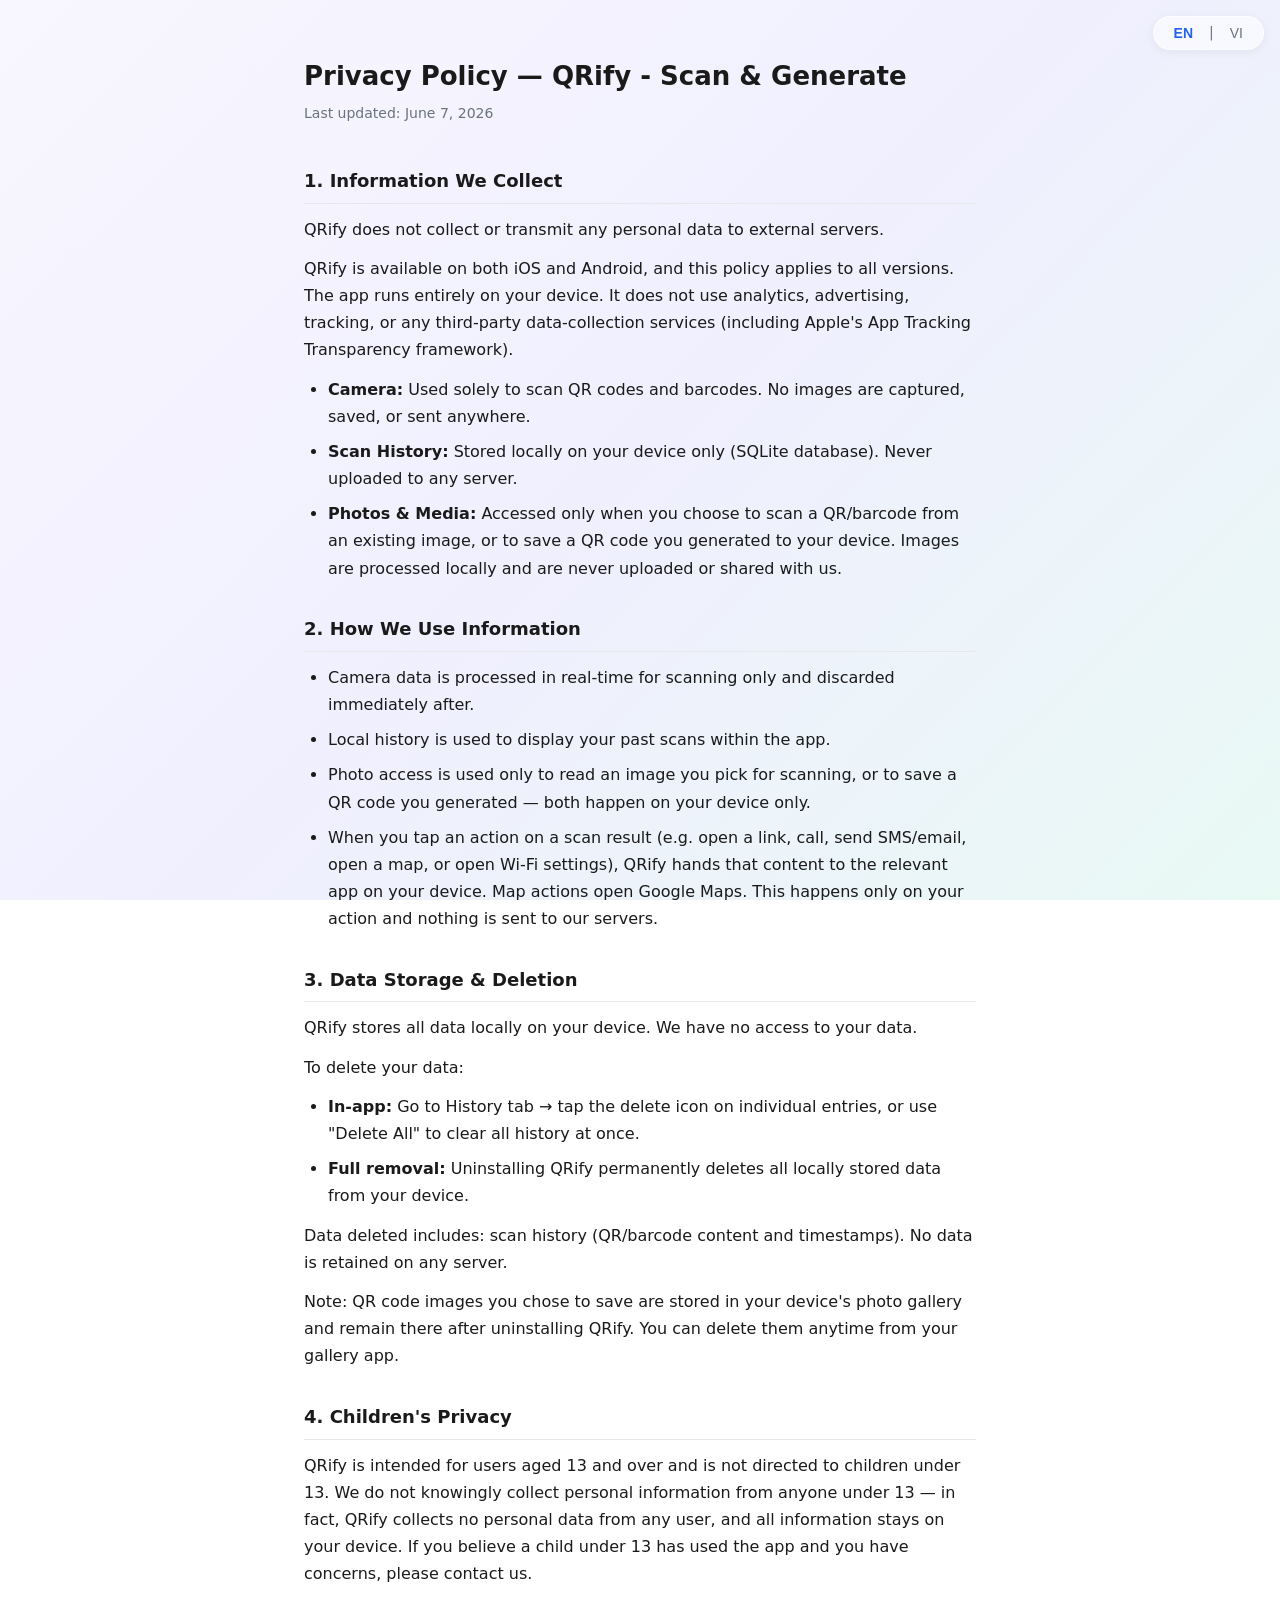
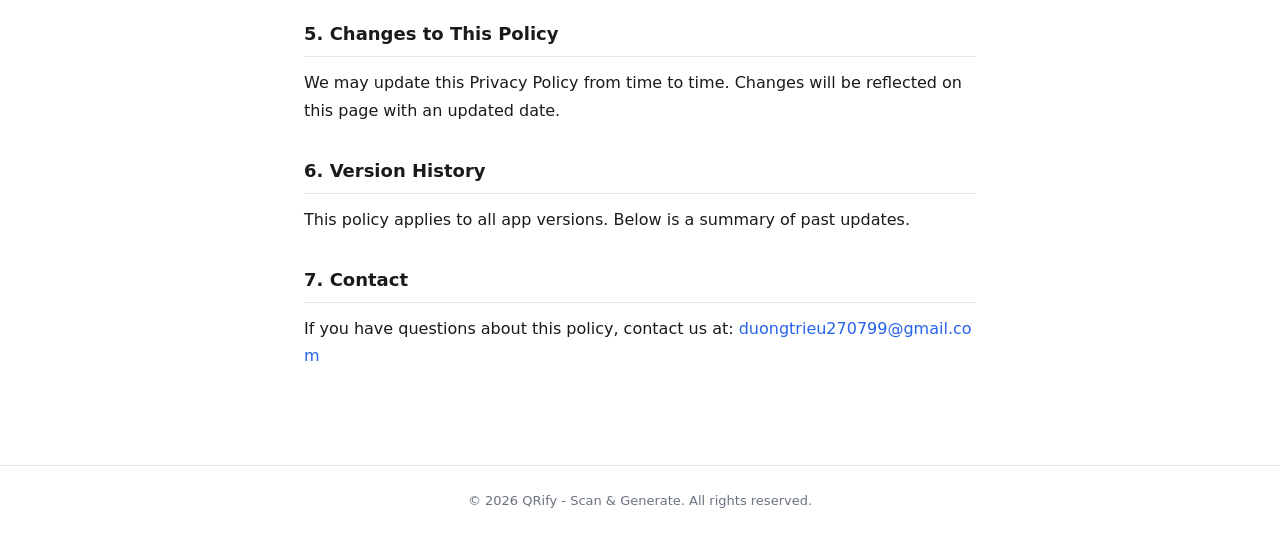
==== privacy/index.html @ 2c577e1e "Restructure site: add landing page and shared assets - Add root landing page (EN/VI) with App Store " ====
<!DOCTYPE html>
<html lang="en">
<head>
  <meta charset="UTF-8" />
  <meta name="viewport" content="width=device-width, initial-scale=1.0" />
  <title>Privacy Policy — QRify - Scan &amp; Generate</title>
  <style>
    .vi { display: none; }
    .lang-vi .vi { display: inline; }
    .lang-vi .en { display: none; }
  </style>
  <link rel="stylesheet" href="../assets/style.css?v=11" />
</head>
<body>
  <!-- Tạm ẩn nút back về home
  <a href="/" class="back-link">
    <span class="en">&larr; Home</span>
    <span class="vi">&larr; Trang chủ</span>
  </a>
  -->
  <div class="lang-switcher">
    <button id="btn-en" onclick="setLang('en')">EN</button>
    <span>|</span>
    <button id="btn-vi" onclick="setLang('vi')">VI</button>
  </div>

  <main>
    <h1>
      <span class="en">Privacy Policy — QRify - Scan &amp; Generate</span>
      <span class="vi">Chính Sách Quyền Riêng Tư — QRify - Scan &amp; Generate</span>
    </h1>
    <p class="last-updated">
      <span class="en">Last updated: June 7, 2026</span>
      <span class="vi">Cập nhật lần cuối: 7 tháng 6, 2026</span>
    </p>

    <section id="information-we-collect">
      <h2>
        <span class="en">1. Information We Collect</span>
        <span class="vi">1. Thông Tin Chúng Tôi Thu Thập</span>
      </h2>
      <p>
        <span class="en">QRify does not collect or transmit any personal data to external servers.</span>
        <span class="vi">QRify không thu thập hay truyền bất kỳ dữ liệu cá nhân nào lên máy chủ bên ngoài.</span>
      </p>
      <p>
        <span class="en">QRify is available on both iOS and Android, and this policy applies to all versions. The app runs entirely on your device. It does not use analytics, advertising, tracking, or any third-party data-collection services (including Apple's App Tracking Transparency framework).</span>
        <span class="vi">QRify có mặt trên cả iOS và Android, và chính sách này áp dụng cho mọi phiên bản. Ứng dụng chạy hoàn toàn trên thiết bị của bạn. Ứng dụng không sử dụng analytics, quảng cáo, theo dõi (tracking), hay bất kỳ dịch vụ thu thập dữ liệu của bên thứ ba nào (bao gồm cả khung App Tracking Transparency của Apple).</span>
      </p>
      <ul>
        <li>
          <strong><span class="en">Camera:</span><span class="vi">Camera:</span></strong>
          <span class="en">Used solely to scan QR codes and barcodes. No images are captured, saved, or sent anywhere.</span>
          <span class="vi">Chỉ dùng để quét mã QR và barcode. Không chụp, không lưu, không gửi ảnh đi bất kỳ đâu.</span>
        </li>
        <li>
          <strong><span class="en">Scan History:</span><span class="vi">Lịch sử quét:</span></strong>
          <span class="en">Stored locally on your device only (SQLite database). Never uploaded to any server.</span>
          <span class="vi">Chỉ lưu cục bộ trên thiết bị của bạn (cơ sở dữ liệu SQLite). Không bao giờ được tải lên máy chủ.</span>
        </li>
        <li>
          <strong><span class="en">Photos &amp; Media:</span><span class="vi">Ảnh &amp; Phương tiện:</span></strong>
          <span class="en">Accessed only when you choose to scan a QR/barcode from an existing image, or to save a QR code you generated to your device. Images are processed locally and are never uploaded or shared with us.</span>
          <span class="vi">Chỉ được truy cập khi bạn chọn quét mã QR/barcode từ một ảnh có sẵn, hoặc khi bạn lưu mã QR đã tạo vào thiết bị. Ảnh được xử lý cục bộ, không bao giờ được tải lên hay chia sẻ cho chúng tôi.</span>
        </li>
        <!-- ADMOB: uncomment khi tích hợp AdMob
        <li>
          <strong><span class="en">Advertising ID:</span><span class="vi">Advertising ID:</span></strong>
          <span class="en">Google AdMob may collect your device Advertising ID to serve relevant ads. This is managed entirely by Google.</span>
          <span class="vi">Google AdMob có thể thu thập Advertising ID của thiết bị để hiển thị quảng cáo phù hợp. Việc này do Google quản lý hoàn toàn.</span>
        </li>
        -->
      </ul>
    </section>

    <section id="how-we-use-information">
      <h2>
        <span class="en">2. How We Use Information</span>
        <span class="vi">2. Cách Chúng Tôi Sử Dụng Thông Tin</span>
      </h2>
      <ul>
        <li>
          <span class="en">Camera data is processed in real-time for scanning only and discarded immediately after.</span>
          <span class="vi">Dữ liệu camera chỉ được xử lý thời gian thực để quét và bị xóa ngay sau đó.</span>
        </li>
        <li>
          <span class="en">Local history is used to display your past scans within the app.</span>
          <span class="vi">Lịch sử cục bộ được dùng để hiển thị các lần quét trước đây trong ứng dụng.</span>
        </li>
        <li>
          <span class="en">Photo access is used only to read an image you pick for scanning, or to save a QR code you generated — both happen on your device only.</span>
          <span class="vi">Quyền truy cập ảnh chỉ dùng để đọc ảnh bạn chọn để quét, hoặc lưu mã QR bạn đã tạo — cả hai đều chỉ diễn ra trên thiết bị của bạn.</span>
        </li>
        <li>
          <span class="en">When you tap an action on a scan result (e.g. open a link, call, send SMS/email, open a map, or open Wi-Fi settings), QRify hands that content to the relevant app on your device. Map actions open Google Maps. This happens only on your action and nothing is sent to our servers.</span>
          <span class="vi">Khi bạn bấm một hành động trên kết quả quét (mở liên kết, gọi, gửi SMS/email, mở bản đồ, hoặc mở Cài đặt Wi-Fi), QRify chuyển nội dung đó sang app tương ứng trên thiết bị. Hành động bản đồ sẽ mở Google Maps. Việc này chỉ xảy ra khi bạn chủ động bấm và không có dữ liệu nào được gửi lên máy chủ của chúng tôi.</span>
        </li>
        <!-- ADMOB: uncomment khi tích hợp AdMob
        <li>
          <span class="en">Advertising ID is used by Google AdMob per their own privacy policy.</span>
          <span class="vi">Advertising ID được Google AdMob sử dụng theo chính sách riêng của họ.</span>
        </li>
        -->
      </ul>
    </section>

    <!-- ADMOB: uncomment khi tích hợp AdMob
    <section>
      <h2>
        <span class="en">3. Third-Party Services</span>
        <span class="vi">3. Dịch Vụ Bên Thứ Ba</span>
      </h2>
      <p>
        <span class="en">We use Google AdMob for in-app advertising. Google may collect and use data as described in their Privacy Policy:</span>
        <span class="vi">Chúng tôi dùng Google AdMob cho quảng cáo trong ứng dụng. Google có thể thu thập và sử dụng dữ liệu theo Chính Sách Quyền Riêng Tư của họ:</span>
        <a href="https://policies.google.com/privacy" target="_blank" rel="noopener noreferrer">https://policies.google.com/privacy</a>
      </p>
    </section>
    -->

    <section id="data-storage-deletion">
      <h2>
        <span class="en">3. Data Storage &amp; Deletion</span>
        <span class="vi">3. Lưu Trữ &amp; Xóa Dữ Liệu</span>
      </h2>
      <p>
        <span class="en">QRify stores all data locally on your device. We have no access to your data.</span>
        <span class="vi">QRify lưu toàn bộ dữ liệu cục bộ trên thiết bị của bạn. Chúng tôi không có quyền truy cập vào dữ liệu của bạn.</span>
      </p>
      <p>
        <span class="en">To delete your data:</span>
        <span class="vi">Để xóa dữ liệu của bạn:</span>
      </p>
      <ul>
        <li>
          <strong><span class="en">In-app:</span><span class="vi">Trong ứng dụng:</span></strong>
          <span class="en">Go to History tab → tap the delete icon on individual entries, or use "Delete All" to clear all history at once.</span>
          <span class="vi">Vào tab Lịch sử → nhấn biểu tượng xóa trên từng mục, hoặc dùng "Xóa tất cả" để xóa toàn bộ lịch sử cùng lúc.</span>
        </li>
        <li>
          <strong><span class="en">Full removal:</span><span class="vi">Xóa hoàn toàn:</span></strong>
          <span class="en">Uninstalling QRify permanently deletes all locally stored data from your device.</span>
          <span class="vi">Gỡ cài đặt QRify sẽ xóa vĩnh viễn toàn bộ dữ liệu được lưu cục bộ trên thiết bị của bạn.</span>
        </li>
      </ul>
      <p>
        <span class="en">Data deleted includes: scan history (QR/barcode content and timestamps). No data is retained on any server.</span>
        <span class="vi">Dữ liệu bị xóa bao gồm: lịch sử quét (nội dung mã QR/barcode và thời gian). Không có dữ liệu nào được lưu trên bất kỳ máy chủ nào.</span>
      </p>
      <p>
        <span class="en">Note: QR code images you chose to save are stored in your device's photo gallery and remain there after uninstalling QRify. You can delete them anytime from your gallery app.</span>
        <span class="vi">Lưu ý: Các ảnh mã QR mà bạn đã chọn lưu được lưu trong thư viện ảnh của thiết bị và vẫn còn ở đó sau khi gỡ QRify. Bạn có thể xóa chúng bất cứ lúc nào từ ứng dụng thư viện ảnh.</span>
      </p>
    </section>

    <section id="childrens-privacy">
      <h2>
        <span class="en">4. Children's Privacy</span>
        <span class="vi">4. Quyền Riêng Tư Trẻ Em</span>
      </h2>
      <p>
        <span class="en">QRify is intended for users aged 13 and over and is not directed to children under 13. We do not knowingly collect personal information from anyone under 13 — in fact, QRify collects no personal data from any user, and all information stays on your device. If you believe a child under 13 has used the app and you have concerns, please contact us.</span>
        <span class="vi">QRify dành cho người dùng từ 13 tuổi trở lên và không hướng tới trẻ em dưới 13 tuổi. Chúng tôi không cố ý thu thập thông tin cá nhân từ bất kỳ ai dưới 13 tuổi — thực tế, QRify không thu thập dữ liệu cá nhân từ bất kỳ người dùng nào, và mọi thông tin đều nằm trên thiết bị của bạn. Nếu bạn cho rằng có trẻ dưới 13 tuổi đã dùng ứng dụng và bạn có lo ngại, vui lòng liên hệ chúng tôi.</span>
      </p>
    </section>

    <section id="changes-to-this-policy">
      <h2>
        <span class="en">5. Changes to This Policy</span>
        <span class="vi">5. Thay Đổi Chính Sách</span>
      </h2>
      <p>
        <span class="en">We may update this Privacy Policy from time to time. Changes will be reflected on this page with an updated date.</span>
        <span class="vi">Chúng tôi có thể cập nhật Chính Sách Quyền Riêng Tư này theo thời gian. Thay đổi sẽ được phản ánh trên trang này cùng ngày cập nhật mới.</span>
      </p>
    </section>

    <section id="version-history">
      <h2>
        <span class="en">6. Version History</span>
        <span class="vi">6. Lịch Sử Cập Nhật</span>
      </h2>
      <p>
        <span class="en">This policy applies to all app versions. Below is a summary of past updates.</span>
        <span class="vi">Chính sách này áp dụng cho mọi phiên bản ứng dụng. Dưới đây là tóm tắt các lần cập nhật trước đó.</span>
      </p>
      <ul>
      </ul>
    </section>

    <section id="contact">
      <h2>
        <span class="en">7. Contact</span>
        <span class="vi">7. Liên Hệ</span>
      </h2>
      <p>
        <span class="en">If you have questions about this policy, contact us at:</span>
        <span class="vi">Nếu bạn có thắc mắc về chính sách này, hãy liên hệ chúng tôi tại:</span>
        <a href="mailto:duongtrieu270799@gmail.com">duongtrieu270799@gmail.com</a>
      </p>
    </section>
  </main>

  <footer>
    <p>
      <span class="en">&copy; 2026 QRify - Scan &amp; Generate. All rights reserved.</span>
      <span class="vi">&copy; 2026 QRify - Scan &amp; Generate. Bảo lưu mọi quyền.</span>
    </p>
  </footer>

  <script>
    function setLang(lang) {
      if (lang === 'vi') {
        document.body.classList.add('lang-vi');
        document.documentElement.lang = 'vi';
      } else {
        document.body.classList.remove('lang-vi');
        document.documentElement.lang = 'en';
      }
      document.getElementById('btn-en').classList.toggle('active', lang === 'en');
      document.getElementById('btn-vi').classList.toggle('active', lang === 'vi');
      localStorage.setItem('qrify-lang', lang);
    }

    (function () {
      var param = new URLSearchParams(window.location.search).get('lang');
      var saved = localStorage.getItem('qrify-lang');
      setLang(param || saved || 'en');
    })();
  </script>
</body>
</html>
---- assets/style.css ----
:root {
  --bg: #ffffff;
  --surface: #f8f9fa;
  --text: #1a1a1a;
  --text-muted: #6b7280;
  --accent: #2563eb;
  --accent-hover: #1d4ed8;
  --border: #e5e7eb;
  --radius: 6px;
}

@media (prefers-color-scheme: dark) {
  :root {
    --bg: #0f172a;
    --surface: #1e293b;
    --text: #f1f5f9;
    --text-muted: #94a3b8;
    --accent: #60a5fa;
    --accent-hover: #93c5fd;
    --border: #334155;
  }

  body {
    background: var(--bg);
  }
}

*, *::before, *::after {
  box-sizing: border-box;
  margin: 0;
  padding: 0;
}

body {
  font-family: system-ui, -apple-system, BlinkMacSystemFont, "Segoe UI", sans-serif;
  background: linear-gradient(135deg, #F8F7FF 0%, #F0EFFE 50%, #E8F9F4 100%) fixed;
  min-height: 100vh;
  color: var(--text);
  line-height: 1.7;
  font-size: 1rem;
}

/* Language visibility — default: show EN, hide VI */
.vi { display: none; }
.lang-vi .vi { display: inline; }
.lang-vi .en { display: none; }

.back-link {
  margin-right: auto;
  color: var(--text-muted);
  font-size: 0.875rem;
  font-weight: 500;
  text-decoration: none;
}

.back-link:hover {
  color: var(--accent);
}

.lang-switcher {
  display: flex;
  align-items: center;
  gap: 0.5rem;
  color: var(--text-muted);
  font-size: 0.875rem;
}

/* Floating language switcher / back link (not inside a header) */
body > .lang-switcher,
body > .back-link {
  position: fixed;
  top: 1rem;
  z-index: 10;
  padding: 0.25rem 0.75rem;
  background: rgba(255, 255, 255, 0.55);
  border: 1px solid rgba(255, 255, 255, 0.7);
  border-radius: 999px;
  backdrop-filter: blur(8px);
  -webkit-backdrop-filter: blur(8px);
  box-shadow: 0 2px 8px rgba(60, 60, 90, 0.08);
}

body > .lang-switcher {
  right: 1rem;
}

body > .back-link {
  left: 1rem;
  display: flex;
  align-items: center;
  line-height: 1.9;
}

.lang-switcher button {
  background: none;
  border: none;
  cursor: pointer;
  font-size: 0.875rem;
  font-weight: 500;
  color: var(--text-muted);
  padding: 0.25rem 0.5rem;
  border-radius: var(--radius);
  transition: color 0.15s, background-color 0.15s;
}

.lang-switcher button:hover {
  color: var(--accent);
  background-color: var(--surface);
}

.lang-switcher button.active {
  color: var(--accent);
  font-weight: 700;
}

/* Main content */
main {
  max-width: 720px;
  margin: 0 auto;
  padding: 3.75rem 1.5rem 4rem;
}

h1 {
  font-size: 1.625rem;
  font-weight: 700;
  line-height: 1.3;
  margin-bottom: 0.5rem;
}

.last-updated {
  color: var(--text-muted);
  font-size: 0.875rem;
  margin-bottom: 2.5rem;
}

section {
  margin-bottom: 2rem;
}

h2 {
  font-size: 1.125rem;
  font-weight: 600;
  margin-bottom: 0.75rem;
  padding-bottom: 0.4rem;
  border-bottom: 1px solid var(--border);
}

p {
  margin-bottom: 0.75rem;
  color: var(--text);
}

ul {
  padding-left: 1.5rem;
  margin-bottom: 0.75rem;
}

li {
  margin-bottom: 0.5rem;
}

a {
  color: var(--accent);
  text-decoration: none;
  word-break: break-all;
}

a:hover {
  color: var(--accent-hover);
  text-decoration: underline;
}

/* Footer */
footer {
  border-top: 1px solid var(--border);
  padding: 1.5rem;
  text-align: center;
}

footer p {
  color: var(--text-muted);
  font-size: 0.8125rem;
  margin-bottom: 0;
}

/* Mobile */
@media (max-width: 480px) {
  main {
    padding: 2rem 1.25rem 3rem;
  }

  h1 {
    font-size: 1.375rem;
  }
}

/* Landing page */
.hero {
  text-align: center;
  padding: 1rem 0 2.5rem;
}

.hero .logo {
  width: 128px;
  height: 128px;
  margin-bottom: 1rem;
  border-radius: 22%;
  object-fit: cover;
  box-shadow: 0 12px 28px rgba(60, 60, 90, 0.18), 0 4px 10px rgba(60, 60, 90, 0.1);
}

.hero h1 {
  font-size: 2rem;
  margin-bottom: 0.75rem;
  border-bottom: none;
  padding-bottom: 0;
}

.hero .tagline {
  color: var(--text-muted);
  font-size: 1.0625rem;
  margin-bottom: 2rem;
}

.store-buttons {
  display: flex;
  justify-content: center;
  gap: 1rem;
  flex-wrap: wrap;
}

.store-button {
  display: inline-flex;
  align-items: center;
  transition: opacity 0.15s;
}

.store-button:hover {
  opacity: 0.8;
}

.store-button img {
  height: 48px;
  width: 144px;
  object-fit: contain;
}

.feature-grid {
  display: grid;
  grid-template-columns: repeat(2, 1fr);
  gap: 1.25rem;
}

.feature-card {
  padding: 1.25rem;
  background-color: var(--surface);
  border: 1px solid var(--border);
  border-radius: var(--radius);
}

.feature-card .icon {
  font-size: 1.5rem;
  margin-bottom: 0.5rem;
}

.feature-card h3 {
  font-size: 1rem;
  font-weight: 600;
  margin-bottom: 0.4rem;
}

.feature-card p {
  font-size: 0.875rem;
  color: var(--text-muted);
  margin-bottom: 0;
}

.footer-links {
  display: flex;
  justify-content: center;
  gap: 1rem;
  margin-bottom: 0.75rem;
}

@media (max-width: 480px) {
  .feature-grid {
    grid-template-columns: 1fr;
  }

  .hero h1 {
    font-size: 1.625rem;
  }
}
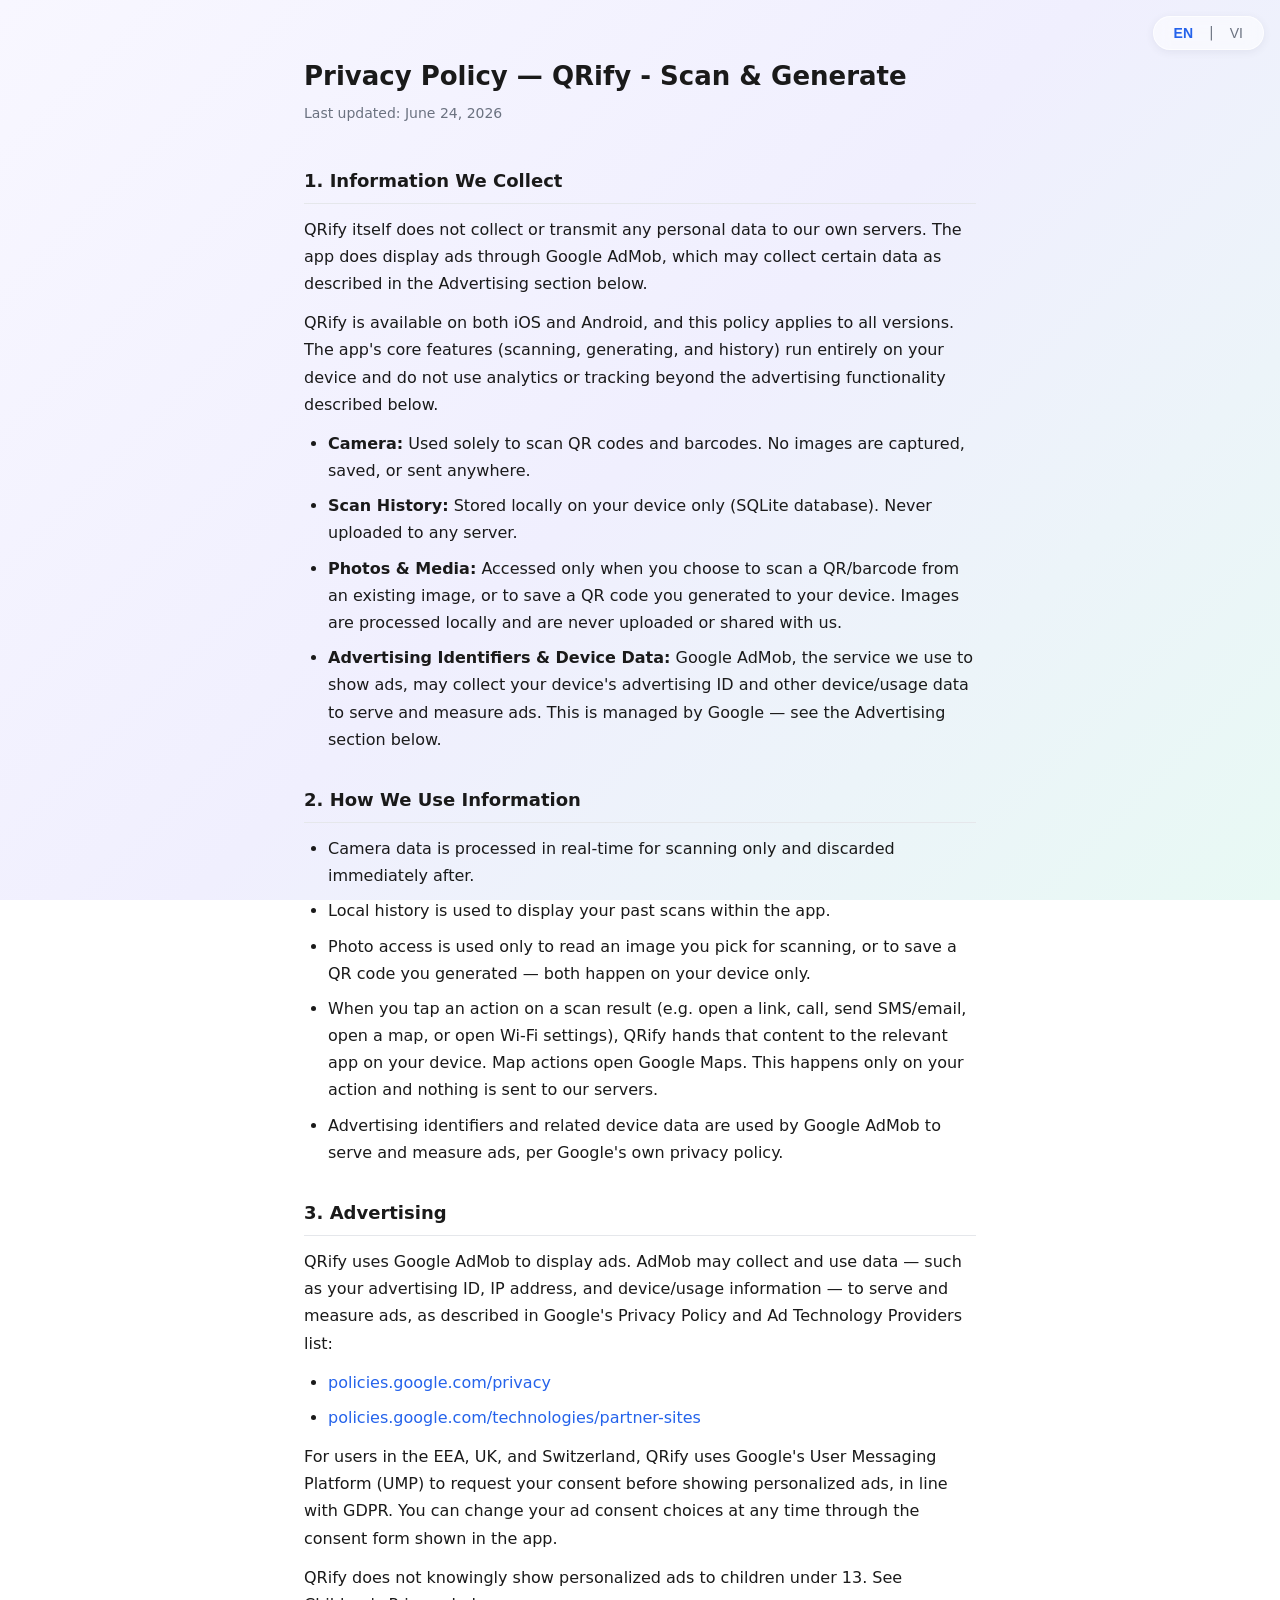
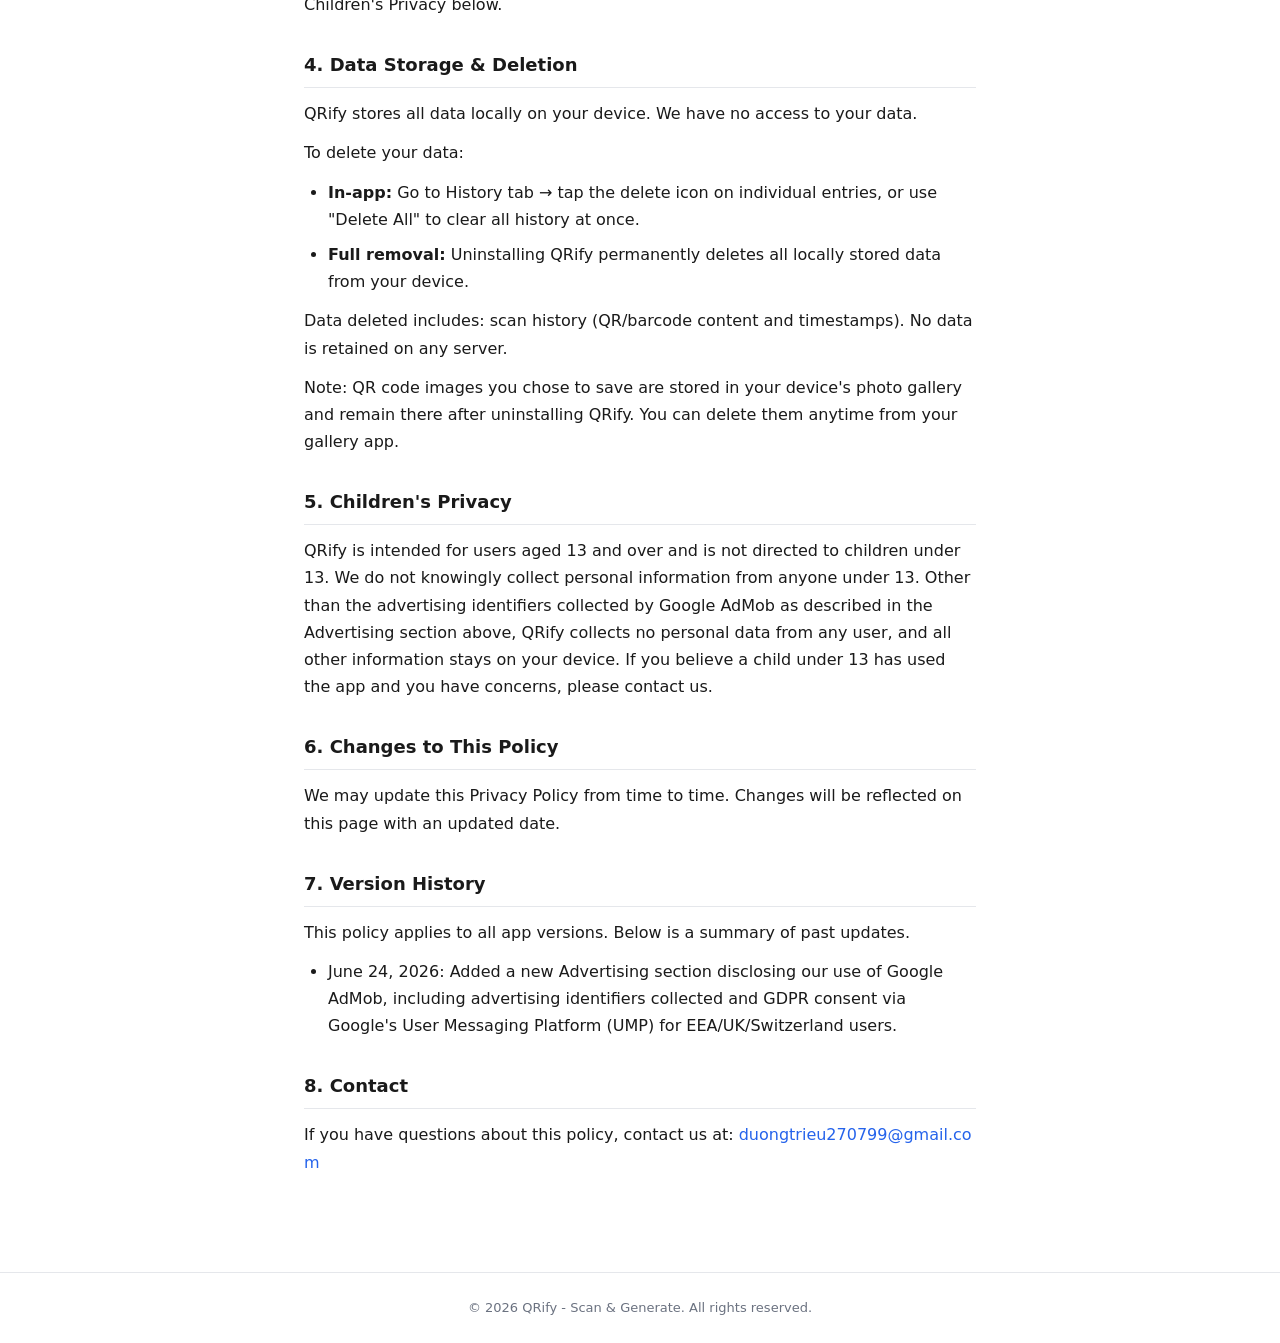
==== commit 4975ded2: "Disclose Google AdMob advertising in privacy policy App now serves ads via Google AdMob, so the poli" ====
--- a/privacy/index.html
+++ b/privacy/index.html
@@ -30,8 +30,8 @@
       <span class="vi">Chính Sách Quyền Riêng Tư — QRify - Scan &amp; Generate</span>
     </h1>
     <p class="last-updated">
-      <span class="en">Last updated: June 7, 2026</span>
-      <span class="vi">Cập nhật lần cuối: 7 tháng 6, 2026</span>
+      <span class="en">Last updated: June 24, 2026</span>
+      <span class="vi">Cập nhật lần cuối: 24 tháng 6, 2026</span>
     </p>
 
     <section id="information-we-collect">
@@ -40,12 +40,12 @@
         <span class="vi">1. Thông Tin Chúng Tôi Thu Thập</span>
       </h2>
       <p>
-        <span class="en">QRify does not collect or transmit any personal data to external servers.</span>
-        <span class="vi">QRify không thu thập hay truyền bất kỳ dữ liệu cá nhân nào lên máy chủ bên ngoài.</span>
-      </p>
-      <p>
-        <span class="en">QRify is available on both iOS and Android, and this policy applies to all versions. The app runs entirely on your device. It does not use analytics, advertising, tracking, or any third-party data-collection services (including Apple's App Tracking Transparency framework).</span>
-        <span class="vi">QRify có mặt trên cả iOS và Android, và chính sách này áp dụng cho mọi phiên bản. Ứng dụng chạy hoàn toàn trên thiết bị của bạn. Ứng dụng không sử dụng analytics, quảng cáo, theo dõi (tracking), hay bất kỳ dịch vụ thu thập dữ liệu của bên thứ ba nào (bao gồm cả khung App Tracking Transparency của Apple).</span>
+        <span class="en">QRify itself does not collect or transmit any personal data to our own servers. The app does display ads through Google AdMob, which may collect certain data as described in the Advertising section below.</span>
+        <span class="vi">Bản thân QRify không thu thập hay truyền bất kỳ dữ liệu cá nhân nào lên máy chủ riêng của chúng tôi. Ứng dụng có hiển thị quảng cáo qua Google AdMob, và AdMob có thể thu thập một số dữ liệu như mô tả ở phần Quảng Cáo bên dưới.</span>
+      </p>
+      <p>
+        <span class="en">QRify is available on both iOS and Android, and this policy applies to all versions. The app's core features (scanning, generating, and history) run entirely on your device and do not use analytics or tracking beyond the advertising functionality described below.</span>
+        <span class="vi">QRify có mặt trên cả iOS và Android, và chính sách này áp dụng cho mọi phiên bản. Các tính năng chính của ứng dụng (quét, tạo mã, lịch sử) chạy hoàn toàn trên thiết bị của bạn và không sử dụng analytics hay theo dõi (tracking) ngoài chức năng quảng cáo được mô tả bên dưới.</span>
       </p>
       <ul>
         <li>
@@ -63,13 +63,11 @@
           <span class="en">Accessed only when you choose to scan a QR/barcode from an existing image, or to save a QR code you generated to your device. Images are processed locally and are never uploaded or shared with us.</span>
           <span class="vi">Chỉ được truy cập khi bạn chọn quét mã QR/barcode từ một ảnh có sẵn, hoặc khi bạn lưu mã QR đã tạo vào thiết bị. Ảnh được xử lý cục bộ, không bao giờ được tải lên hay chia sẻ cho chúng tôi.</span>
         </li>
-        <!-- ADMOB: uncomment khi tích hợp AdMob
-        <li>
-          <strong><span class="en">Advertising ID:</span><span class="vi">Advertising ID:</span></strong>
-          <span class="en">Google AdMob may collect your device Advertising ID to serve relevant ads. This is managed entirely by Google.</span>
-          <span class="vi">Google AdMob có thể thu thập Advertising ID của thiết bị để hiển thị quảng cáo phù hợp. Việc này do Google quản lý hoàn toàn.</span>
-        </li>
-        -->
+        <li>
+          <strong><span class="en">Advertising Identifiers &amp; Device Data:</span><span class="vi">Mã định danh quảng cáo &amp; dữ liệu thiết bị:</span></strong>
+          <span class="en">Google AdMob, the service we use to show ads, may collect your device's advertising ID and other device/usage data to serve and measure ads. This is managed by Google — see the Advertising section below.</span>
+          <span class="vi">Google AdMob, dịch vụ chúng tôi dùng để hiển thị quảng cáo, có thể thu thập Advertising ID của thiết bị và một số dữ liệu thiết bị/sử dụng khác để hiển thị và đo lường quảng cáo. Việc này do Google quản lý — xem phần Quảng Cáo bên dưới.</span>
+        </li>
       </ul>
     </section>
 
@@ -95,33 +93,40 @@
           <span class="en">When you tap an action on a scan result (e.g. open a link, call, send SMS/email, open a map, or open Wi-Fi settings), QRify hands that content to the relevant app on your device. Map actions open Google Maps. This happens only on your action and nothing is sent to our servers.</span>
           <span class="vi">Khi bạn bấm một hành động trên kết quả quét (mở liên kết, gọi, gửi SMS/email, mở bản đồ, hoặc mở Cài đặt Wi-Fi), QRify chuyển nội dung đó sang app tương ứng trên thiết bị. Hành động bản đồ sẽ mở Google Maps. Việc này chỉ xảy ra khi bạn chủ động bấm và không có dữ liệu nào được gửi lên máy chủ của chúng tôi.</span>
         </li>
-        <!-- ADMOB: uncomment khi tích hợp AdMob
-        <li>
-          <span class="en">Advertising ID is used by Google AdMob per their own privacy policy.</span>
-          <span class="vi">Advertising ID được Google AdMob sử dụng theo chính sách riêng của họ.</span>
-        </li>
-        -->
-      </ul>
-    </section>
-
-    <!-- ADMOB: uncomment khi tích hợp AdMob
-    <section>
-      <h2>
-        <span class="en">3. Third-Party Services</span>
-        <span class="vi">3. Dịch Vụ Bên Thứ Ba</span>
-      </h2>
-      <p>
-        <span class="en">We use Google AdMob for in-app advertising. Google may collect and use data as described in their Privacy Policy:</span>
-        <span class="vi">Chúng tôi dùng Google AdMob cho quảng cáo trong ứng dụng. Google có thể thu thập và sử dụng dữ liệu theo Chính Sách Quyền Riêng Tư của họ:</span>
-        <a href="https://policies.google.com/privacy" target="_blank" rel="noopener noreferrer">https://policies.google.com/privacy</a>
-      </p>
-    </section>
-    -->
+        <li>
+          <span class="en">Advertising identifiers and related device data are used by Google AdMob to serve and measure ads, per Google's own privacy policy.</span>
+          <span class="vi">Mã định danh quảng cáo và dữ liệu thiết bị liên quan được Google AdMob dùng để hiển thị và đo lường quảng cáo, theo chính sách quyền riêng tư riêng của Google.</span>
+        </li>
+      </ul>
+    </section>
+
+    <section id="advertising">
+      <h2>
+        <span class="en">3. Advertising</span>
+        <span class="vi">3. Quảng Cáo</span>
+      </h2>
+      <p>
+        <span class="en">QRify uses Google AdMob to display ads. AdMob may collect and use data — such as your advertising ID, IP address, and device/usage information — to serve and measure ads, as described in Google's Privacy Policy and Ad Technology Providers list:</span>
+        <span class="vi">QRify dùng Google AdMob để hiển thị quảng cáo. AdMob có thể thu thập và sử dụng dữ liệu — như Advertising ID, địa chỉ IP, và thông tin thiết bị/sử dụng — để hiển thị và đo lường quảng cáo, theo Chính Sách Quyền Riêng Tư và danh sách Nhà Cung Cấp Công Nghệ Quảng Cáo của Google:</span>
+      </p>
+      <ul>
+        <li><a href="https://policies.google.com/privacy" target="_blank" rel="noopener noreferrer">policies.google.com/privacy</a></li>
+        <li><a href="https://policies.google.com/technologies/partner-sites" target="_blank" rel="noopener noreferrer">policies.google.com/technologies/partner-sites</a></li>
+      </ul>
+      <p>
+        <span class="en">For users in the EEA, UK, and Switzerland, QRify uses Google's User Messaging Platform (UMP) to request your consent before showing personalized ads, in line with GDPR. You can change your ad consent choices at any time through the consent form shown in the app.</span>
+        <span class="vi">Đối với người dùng tại EEA, Vương quốc Anh và Thụy Sĩ, QRify dùng User Messaging Platform (UMP) của Google để xin sự đồng ý trước khi hiển thị quảng cáo cá nhân hóa, theo quy định GDPR. Bạn có thể thay đổi lựa chọn đồng ý quảng cáo bất cứ lúc nào qua biểu mẫu đồng ý hiển thị trong ứng dụng.</span>
+      </p>
+      <p>
+        <span class="en">QRify does not knowingly show personalized ads to children under 13. See Children's Privacy below.</span>
+        <span class="vi">QRify không cố ý hiển thị quảng cáo cá nhân hóa cho trẻ dưới 13 tuổi. Xem phần Quyền Riêng Tư Trẻ Em bên dưới.</span>
+      </p>
+    </section>
 
     <section id="data-storage-deletion">
       <h2>
-        <span class="en">3. Data Storage &amp; Deletion</span>
-        <span class="vi">3. Lưu Trữ &amp; Xóa Dữ Liệu</span>
+        <span class="en">4. Data Storage &amp; Deletion</span>
+        <span class="vi">4. Lưu Trữ &amp; Xóa Dữ Liệu</span>
       </h2>
       <p>
         <span class="en">QRify stores all data locally on your device. We have no access to your data.</span>
@@ -155,19 +160,19 @@
 
     <section id="childrens-privacy">
       <h2>
-        <span class="en">4. Children's Privacy</span>
-        <span class="vi">4. Quyền Riêng Tư Trẻ Em</span>
-      </h2>
-      <p>
-        <span class="en">QRify is intended for users aged 13 and over and is not directed to children under 13. We do not knowingly collect personal information from anyone under 13 — in fact, QRify collects no personal data from any user, and all information stays on your device. If you believe a child under 13 has used the app and you have concerns, please contact us.</span>
-        <span class="vi">QRify dành cho người dùng từ 13 tuổi trở lên và không hướng tới trẻ em dưới 13 tuổi. Chúng tôi không cố ý thu thập thông tin cá nhân từ bất kỳ ai dưới 13 tuổi — thực tế, QRify không thu thập dữ liệu cá nhân từ bất kỳ người dùng nào, và mọi thông tin đều nằm trên thiết bị của bạn. Nếu bạn cho rằng có trẻ dưới 13 tuổi đã dùng ứng dụng và bạn có lo ngại, vui lòng liên hệ chúng tôi.</span>
+        <span class="en">5. Children's Privacy</span>
+        <span class="vi">5. Quyền Riêng Tư Trẻ Em</span>
+      </h2>
+      <p>
+        <span class="en">QRify is intended for users aged 13 and over and is not directed to children under 13. We do not knowingly collect personal information from anyone under 13. Other than the advertising identifiers collected by Google AdMob as described in the Advertising section above, QRify collects no personal data from any user, and all other information stays on your device. If you believe a child under 13 has used the app and you have concerns, please contact us.</span>
+        <span class="vi">QRify dành cho người dùng từ 13 tuổi trở lên và không hướng tới trẻ em dưới 13 tuổi. Chúng tôi không cố ý thu thập thông tin cá nhân từ bất kỳ ai dưới 13 tuổi. Ngoài mã định danh quảng cáo được Google AdMob thu thập như mô tả ở phần Quảng Cáo phía trên, QRify không thu thập dữ liệu cá nhân từ bất kỳ người dùng nào, và mọi thông tin khác đều nằm trên thiết bị của bạn. Nếu bạn cho rằng có trẻ dưới 13 tuổi đã dùng ứng dụng và bạn có lo ngại, vui lòng liên hệ chúng tôi.</span>
       </p>
     </section>
 
     <section id="changes-to-this-policy">
       <h2>
-        <span class="en">5. Changes to This Policy</span>
-        <span class="vi">5. Thay Đổi Chính Sách</span>
+        <span class="en">6. Changes to This Policy</span>
+        <span class="vi">6. Thay Đổi Chính Sách</span>
       </h2>
       <p>
         <span class="en">We may update this Privacy Policy from time to time. Changes will be reflected on this page with an updated date.</span>
@@ -177,21 +182,25 @@
 
     <section id="version-history">
       <h2>
-        <span class="en">6. Version History</span>
-        <span class="vi">6. Lịch Sử Cập Nhật</span>
+        <span class="en">7. Version History</span>
+        <span class="vi">7. Lịch Sử Cập Nhật</span>
       </h2>
       <p>
         <span class="en">This policy applies to all app versions. Below is a summary of past updates.</span>
         <span class="vi">Chính sách này áp dụng cho mọi phiên bản ứng dụng. Dưới đây là tóm tắt các lần cập nhật trước đó.</span>
       </p>
       <ul>
+        <li>
+          <span class="en">June 24, 2026: Added a new Advertising section disclosing our use of Google AdMob, including advertising identifiers collected and GDPR consent via Google's User Messaging Platform (UMP) for EEA/UK/Switzerland users.</span>
+          <span class="vi">24 tháng 6, 2026: Bổ sung phần Quảng Cáo công bố việc sử dụng Google AdMob, bao gồm mã định danh quảng cáo được thu thập và việc xin sự đồng ý GDPR qua User Messaging Platform (UMP) của Google cho người dùng tại EEA/UK/Thụy Sĩ.</span>
+        </li>
       </ul>
     </section>
 
     <section id="contact">
       <h2>
-        <span class="en">7. Contact</span>
-        <span class="vi">7. Liên Hệ</span>
+        <span class="en">8. Contact</span>
+        <span class="vi">8. Liên Hệ</span>
       </h2>
       <p>
         <span class="en">If you have questions about this policy, contact us at:</span>
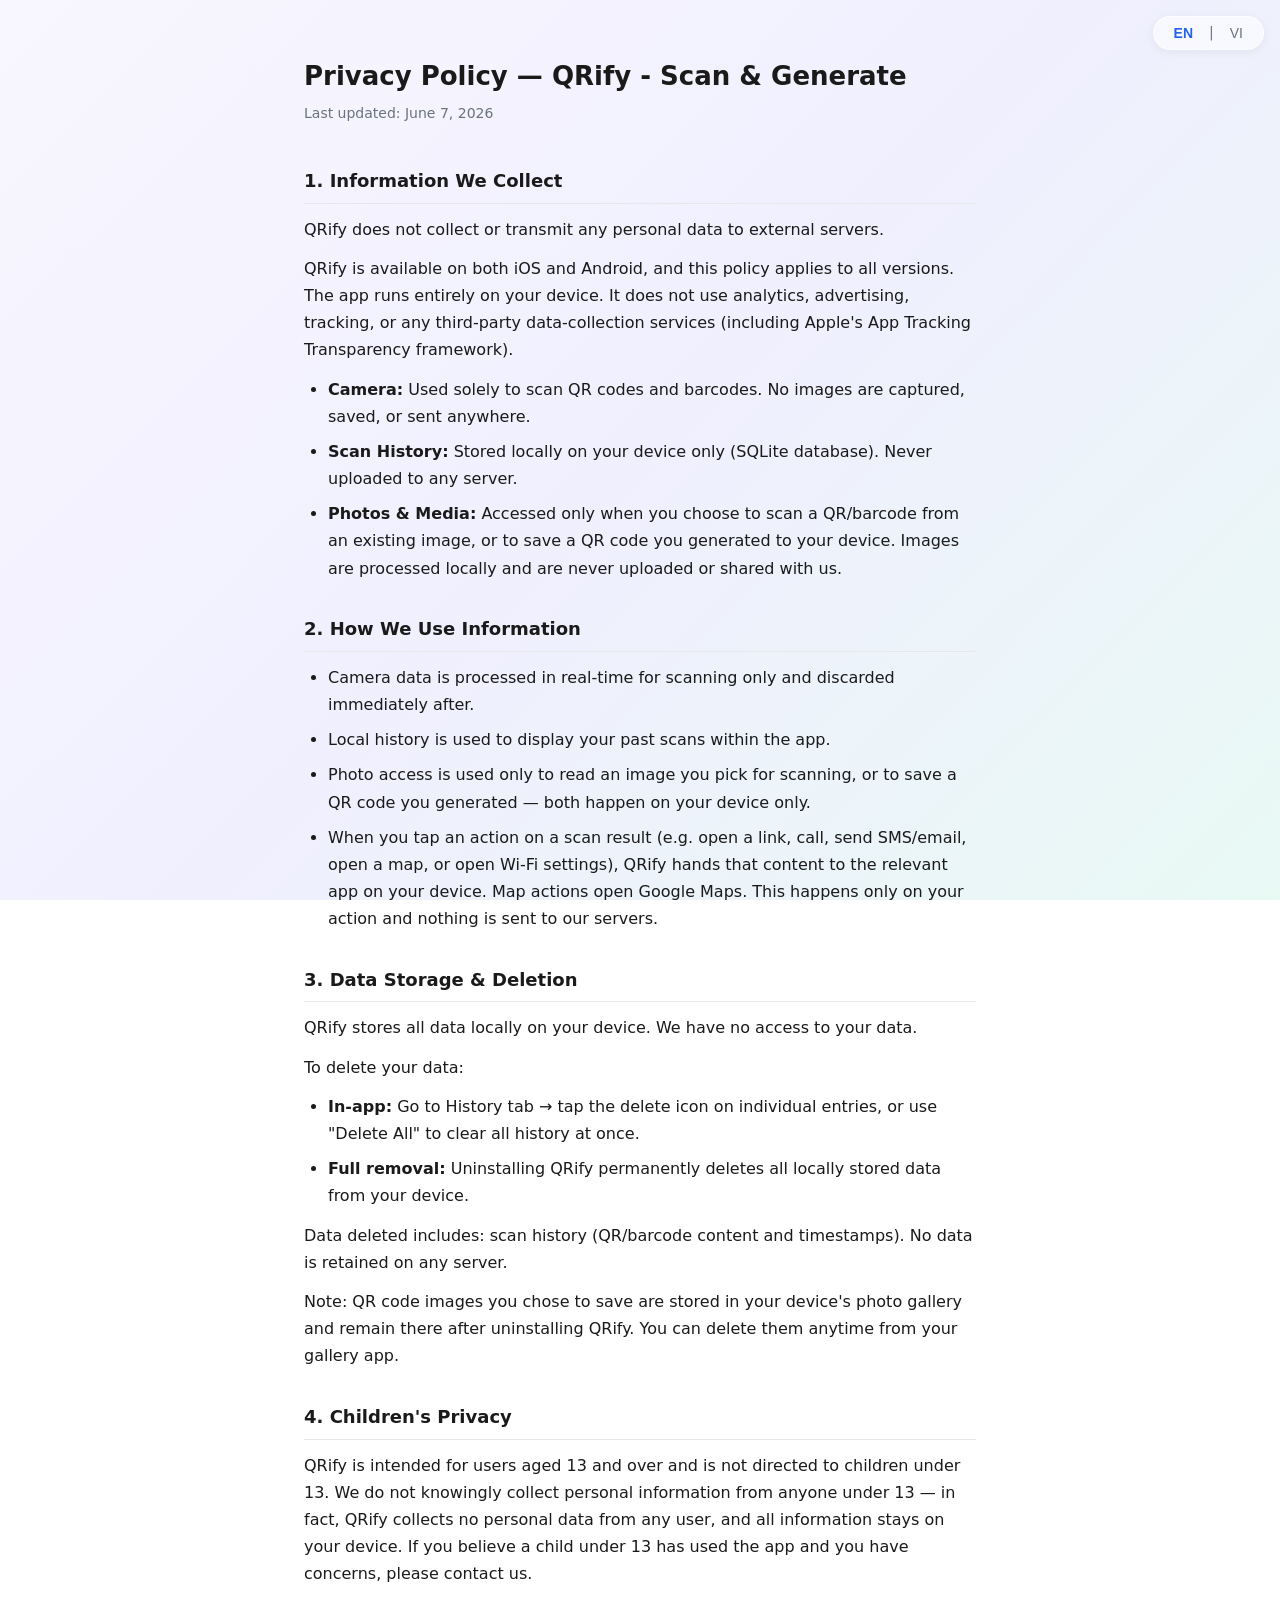
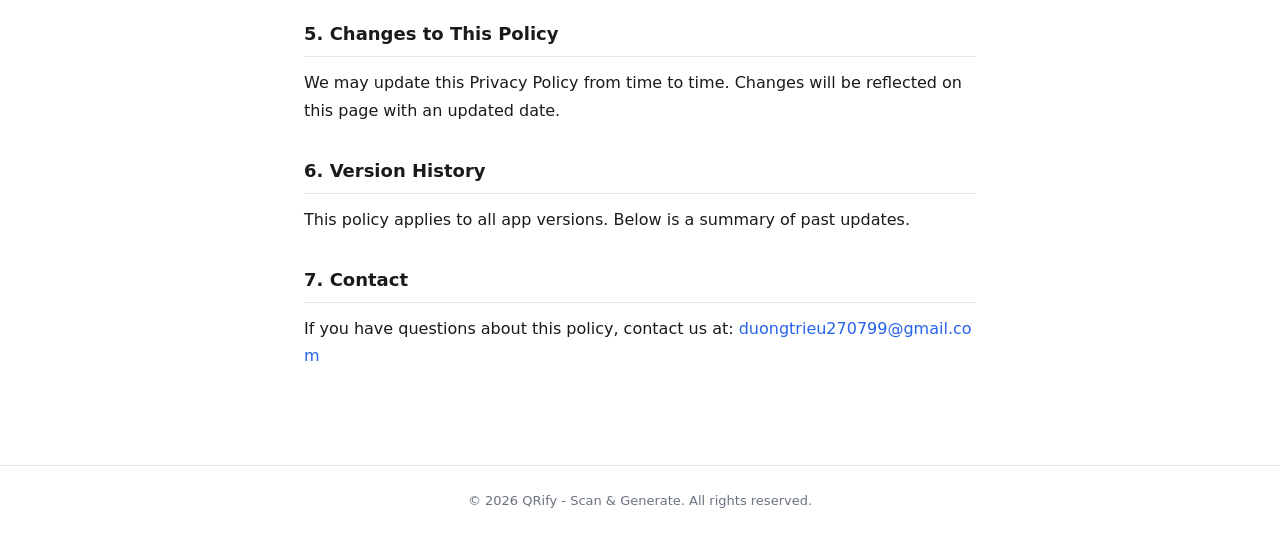
==== commit 44a653d4: "Revert "Merge pull request #2 from Qrify-Scan-Generate/privacy-admob-disclosure" This reverts commit" ====
--- a/privacy/index.html
+++ b/privacy/index.html
@@ -30,8 +30,8 @@
       <span class="vi">Chính Sách Quyền Riêng Tư — QRify - Scan &amp; Generate</span>
     </h1>
     <p class="last-updated">
-      <span class="en">Last updated: June 24, 2026</span>
-      <span class="vi">Cập nhật lần cuối: 24 tháng 6, 2026</span>
+      <span class="en">Last updated: June 7, 2026</span>
+      <span class="vi">Cập nhật lần cuối: 7 tháng 6, 2026</span>
     </p>
 
     <section id="information-we-collect">
@@ -40,12 +40,12 @@
         <span class="vi">1. Thông Tin Chúng Tôi Thu Thập</span>
       </h2>
       <p>
-        <span class="en">QRify itself does not collect or transmit any personal data to our own servers. The app does display ads through Google AdMob, which may collect certain data as described in the Advertising section below.</span>
-        <span class="vi">Bản thân QRify không thu thập hay truyền bất kỳ dữ liệu cá nhân nào lên máy chủ riêng của chúng tôi. Ứng dụng có hiển thị quảng cáo qua Google AdMob, và AdMob có thể thu thập một số dữ liệu như mô tả ở phần Quảng Cáo bên dưới.</span>
-      </p>
-      <p>
-        <span class="en">QRify is available on both iOS and Android, and this policy applies to all versions. The app's core features (scanning, generating, and history) run entirely on your device and do not use analytics or tracking beyond the advertising functionality described below.</span>
-        <span class="vi">QRify có mặt trên cả iOS và Android, và chính sách này áp dụng cho mọi phiên bản. Các tính năng chính của ứng dụng (quét, tạo mã, lịch sử) chạy hoàn toàn trên thiết bị của bạn và không sử dụng analytics hay theo dõi (tracking) ngoài chức năng quảng cáo được mô tả bên dưới.</span>
+        <span class="en">QRify does not collect or transmit any personal data to external servers.</span>
+        <span class="vi">QRify không thu thập hay truyền bất kỳ dữ liệu cá nhân nào lên máy chủ bên ngoài.</span>
+      </p>
+      <p>
+        <span class="en">QRify is available on both iOS and Android, and this policy applies to all versions. The app runs entirely on your device. It does not use analytics, advertising, tracking, or any third-party data-collection services (including Apple's App Tracking Transparency framework).</span>
+        <span class="vi">QRify có mặt trên cả iOS và Android, và chính sách này áp dụng cho mọi phiên bản. Ứng dụng chạy hoàn toàn trên thiết bị của bạn. Ứng dụng không sử dụng analytics, quảng cáo, theo dõi (tracking), hay bất kỳ dịch vụ thu thập dữ liệu của bên thứ ba nào (bao gồm cả khung App Tracking Transparency của Apple).</span>
       </p>
       <ul>
         <li>
@@ -63,11 +63,13 @@
           <span class="en">Accessed only when you choose to scan a QR/barcode from an existing image, or to save a QR code you generated to your device. Images are processed locally and are never uploaded or shared with us.</span>
           <span class="vi">Chỉ được truy cập khi bạn chọn quét mã QR/barcode từ một ảnh có sẵn, hoặc khi bạn lưu mã QR đã tạo vào thiết bị. Ảnh được xử lý cục bộ, không bao giờ được tải lên hay chia sẻ cho chúng tôi.</span>
         </li>
-        <li>
-          <strong><span class="en">Advertising Identifiers &amp; Device Data:</span><span class="vi">Mã định danh quảng cáo &amp; dữ liệu thiết bị:</span></strong>
-          <span class="en">Google AdMob, the service we use to show ads, may collect your device's advertising ID and other device/usage data to serve and measure ads. This is managed by Google — see the Advertising section below.</span>
-          <span class="vi">Google AdMob, dịch vụ chúng tôi dùng để hiển thị quảng cáo, có thể thu thập Advertising ID của thiết bị và một số dữ liệu thiết bị/sử dụng khác để hiển thị và đo lường quảng cáo. Việc này do Google quản lý — xem phần Quảng Cáo bên dưới.</span>
-        </li>
+        <!-- ADMOB: uncomment khi tích hợp AdMob
+        <li>
+          <strong><span class="en">Advertising ID:</span><span class="vi">Advertising ID:</span></strong>
+          <span class="en">Google AdMob may collect your device Advertising ID to serve relevant ads. This is managed entirely by Google.</span>
+          <span class="vi">Google AdMob có thể thu thập Advertising ID của thiết bị để hiển thị quảng cáo phù hợp. Việc này do Google quản lý hoàn toàn.</span>
+        </li>
+        -->
       </ul>
     </section>
 
@@ -93,40 +95,33 @@
           <span class="en">When you tap an action on a scan result (e.g. open a link, call, send SMS/email, open a map, or open Wi-Fi settings), QRify hands that content to the relevant app on your device. Map actions open Google Maps. This happens only on your action and nothing is sent to our servers.</span>
           <span class="vi">Khi bạn bấm một hành động trên kết quả quét (mở liên kết, gọi, gửi SMS/email, mở bản đồ, hoặc mở Cài đặt Wi-Fi), QRify chuyển nội dung đó sang app tương ứng trên thiết bị. Hành động bản đồ sẽ mở Google Maps. Việc này chỉ xảy ra khi bạn chủ động bấm và không có dữ liệu nào được gửi lên máy chủ của chúng tôi.</span>
         </li>
-        <li>
-          <span class="en">Advertising identifiers and related device data are used by Google AdMob to serve and measure ads, per Google's own privacy policy.</span>
-          <span class="vi">Mã định danh quảng cáo và dữ liệu thiết bị liên quan được Google AdMob dùng để hiển thị và đo lường quảng cáo, theo chính sách quyền riêng tư riêng của Google.</span>
-        </li>
-      </ul>
-    </section>
-
-    <section id="advertising">
-      <h2>
-        <span class="en">3. Advertising</span>
-        <span class="vi">3. Quảng Cáo</span>
-      </h2>
-      <p>
-        <span class="en">QRify uses Google AdMob to display ads. AdMob may collect and use data — such as your advertising ID, IP address, and device/usage information — to serve and measure ads, as described in Google's Privacy Policy and Ad Technology Providers list:</span>
-        <span class="vi">QRify dùng Google AdMob để hiển thị quảng cáo. AdMob có thể thu thập và sử dụng dữ liệu — như Advertising ID, địa chỉ IP, và thông tin thiết bị/sử dụng — để hiển thị và đo lường quảng cáo, theo Chính Sách Quyền Riêng Tư và danh sách Nhà Cung Cấp Công Nghệ Quảng Cáo của Google:</span>
-      </p>
-      <ul>
-        <li><a href="https://policies.google.com/privacy" target="_blank" rel="noopener noreferrer">policies.google.com/privacy</a></li>
-        <li><a href="https://policies.google.com/technologies/partner-sites" target="_blank" rel="noopener noreferrer">policies.google.com/technologies/partner-sites</a></li>
-      </ul>
-      <p>
-        <span class="en">For users in the EEA, UK, and Switzerland, QRify uses Google's User Messaging Platform (UMP) to request your consent before showing personalized ads, in line with GDPR. You can change your ad consent choices at any time through the consent form shown in the app.</span>
-        <span class="vi">Đối với người dùng tại EEA, Vương quốc Anh và Thụy Sĩ, QRify dùng User Messaging Platform (UMP) của Google để xin sự đồng ý trước khi hiển thị quảng cáo cá nhân hóa, theo quy định GDPR. Bạn có thể thay đổi lựa chọn đồng ý quảng cáo bất cứ lúc nào qua biểu mẫu đồng ý hiển thị trong ứng dụng.</span>
-      </p>
-      <p>
-        <span class="en">QRify does not knowingly show personalized ads to children under 13. See Children's Privacy below.</span>
-        <span class="vi">QRify không cố ý hiển thị quảng cáo cá nhân hóa cho trẻ dưới 13 tuổi. Xem phần Quyền Riêng Tư Trẻ Em bên dưới.</span>
-      </p>
-    </section>
+        <!-- ADMOB: uncomment khi tích hợp AdMob
+        <li>
+          <span class="en">Advertising ID is used by Google AdMob per their own privacy policy.</span>
+          <span class="vi">Advertising ID được Google AdMob sử dụng theo chính sách riêng của họ.</span>
+        </li>
+        -->
+      </ul>
+    </section>
+
+    <!-- ADMOB: uncomment khi tích hợp AdMob
+    <section>
+      <h2>
+        <span class="en">3. Third-Party Services</span>
+        <span class="vi">3. Dịch Vụ Bên Thứ Ba</span>
+      </h2>
+      <p>
+        <span class="en">We use Google AdMob for in-app advertising. Google may collect and use data as described in their Privacy Policy:</span>
+        <span class="vi">Chúng tôi dùng Google AdMob cho quảng cáo trong ứng dụng. Google có thể thu thập và sử dụng dữ liệu theo Chính Sách Quyền Riêng Tư của họ:</span>
+        <a href="https://policies.google.com/privacy" target="_blank" rel="noopener noreferrer">https://policies.google.com/privacy</a>
+      </p>
+    </section>
+    -->
 
     <section id="data-storage-deletion">
       <h2>
-        <span class="en">4. Data Storage &amp; Deletion</span>
-        <span class="vi">4. Lưu Trữ &amp; Xóa Dữ Liệu</span>
+        <span class="en">3. Data Storage &amp; Deletion</span>
+        <span class="vi">3. Lưu Trữ &amp; Xóa Dữ Liệu</span>
       </h2>
       <p>
         <span class="en">QRify stores all data locally on your device. We have no access to your data.</span>
@@ -160,19 +155,19 @@
 
     <section id="childrens-privacy">
       <h2>
-        <span class="en">5. Children's Privacy</span>
-        <span class="vi">5. Quyền Riêng Tư Trẻ Em</span>
-      </h2>
-      <p>
-        <span class="en">QRify is intended for users aged 13 and over and is not directed to children under 13. We do not knowingly collect personal information from anyone under 13. Other than the advertising identifiers collected by Google AdMob as described in the Advertising section above, QRify collects no personal data from any user, and all other information stays on your device. If you believe a child under 13 has used the app and you have concerns, please contact us.</span>
-        <span class="vi">QRify dành cho người dùng từ 13 tuổi trở lên và không hướng tới trẻ em dưới 13 tuổi. Chúng tôi không cố ý thu thập thông tin cá nhân từ bất kỳ ai dưới 13 tuổi. Ngoài mã định danh quảng cáo được Google AdMob thu thập như mô tả ở phần Quảng Cáo phía trên, QRify không thu thập dữ liệu cá nhân từ bất kỳ người dùng nào, và mọi thông tin khác đều nằm trên thiết bị của bạn. Nếu bạn cho rằng có trẻ dưới 13 tuổi đã dùng ứng dụng và bạn có lo ngại, vui lòng liên hệ chúng tôi.</span>
+        <span class="en">4. Children's Privacy</span>
+        <span class="vi">4. Quyền Riêng Tư Trẻ Em</span>
+      </h2>
+      <p>
+        <span class="en">QRify is intended for users aged 13 and over and is not directed to children under 13. We do not knowingly collect personal information from anyone under 13 — in fact, QRify collects no personal data from any user, and all information stays on your device. If you believe a child under 13 has used the app and you have concerns, please contact us.</span>
+        <span class="vi">QRify dành cho người dùng từ 13 tuổi trở lên và không hướng tới trẻ em dưới 13 tuổi. Chúng tôi không cố ý thu thập thông tin cá nhân từ bất kỳ ai dưới 13 tuổi — thực tế, QRify không thu thập dữ liệu cá nhân từ bất kỳ người dùng nào, và mọi thông tin đều nằm trên thiết bị của bạn. Nếu bạn cho rằng có trẻ dưới 13 tuổi đã dùng ứng dụng và bạn có lo ngại, vui lòng liên hệ chúng tôi.</span>
       </p>
     </section>
 
     <section id="changes-to-this-policy">
       <h2>
-        <span class="en">6. Changes to This Policy</span>
-        <span class="vi">6. Thay Đổi Chính Sách</span>
+        <span class="en">5. Changes to This Policy</span>
+        <span class="vi">5. Thay Đổi Chính Sách</span>
       </h2>
       <p>
         <span class="en">We may update this Privacy Policy from time to time. Changes will be reflected on this page with an updated date.</span>
@@ -182,25 +177,21 @@
 
     <section id="version-history">
       <h2>
-        <span class="en">7. Version History</span>
-        <span class="vi">7. Lịch Sử Cập Nhật</span>
+        <span class="en">6. Version History</span>
+        <span class="vi">6. Lịch Sử Cập Nhật</span>
       </h2>
       <p>
         <span class="en">This policy applies to all app versions. Below is a summary of past updates.</span>
         <span class="vi">Chính sách này áp dụng cho mọi phiên bản ứng dụng. Dưới đây là tóm tắt các lần cập nhật trước đó.</span>
       </p>
       <ul>
-        <li>
-          <span class="en">June 24, 2026: Added a new Advertising section disclosing our use of Google AdMob, including advertising identifiers collected and GDPR consent via Google's User Messaging Platform (UMP) for EEA/UK/Switzerland users.</span>
-          <span class="vi">24 tháng 6, 2026: Bổ sung phần Quảng Cáo công bố việc sử dụng Google AdMob, bao gồm mã định danh quảng cáo được thu thập và việc xin sự đồng ý GDPR qua User Messaging Platform (UMP) của Google cho người dùng tại EEA/UK/Thụy Sĩ.</span>
-        </li>
       </ul>
     </section>
 
     <section id="contact">
       <h2>
-        <span class="en">8. Contact</span>
-        <span class="vi">8. Liên Hệ</span>
+        <span class="en">7. Contact</span>
+        <span class="vi">7. Liên Hệ</span>
       </h2>
       <p>
         <span class="en">If you have questions about this policy, contact us at:</span>
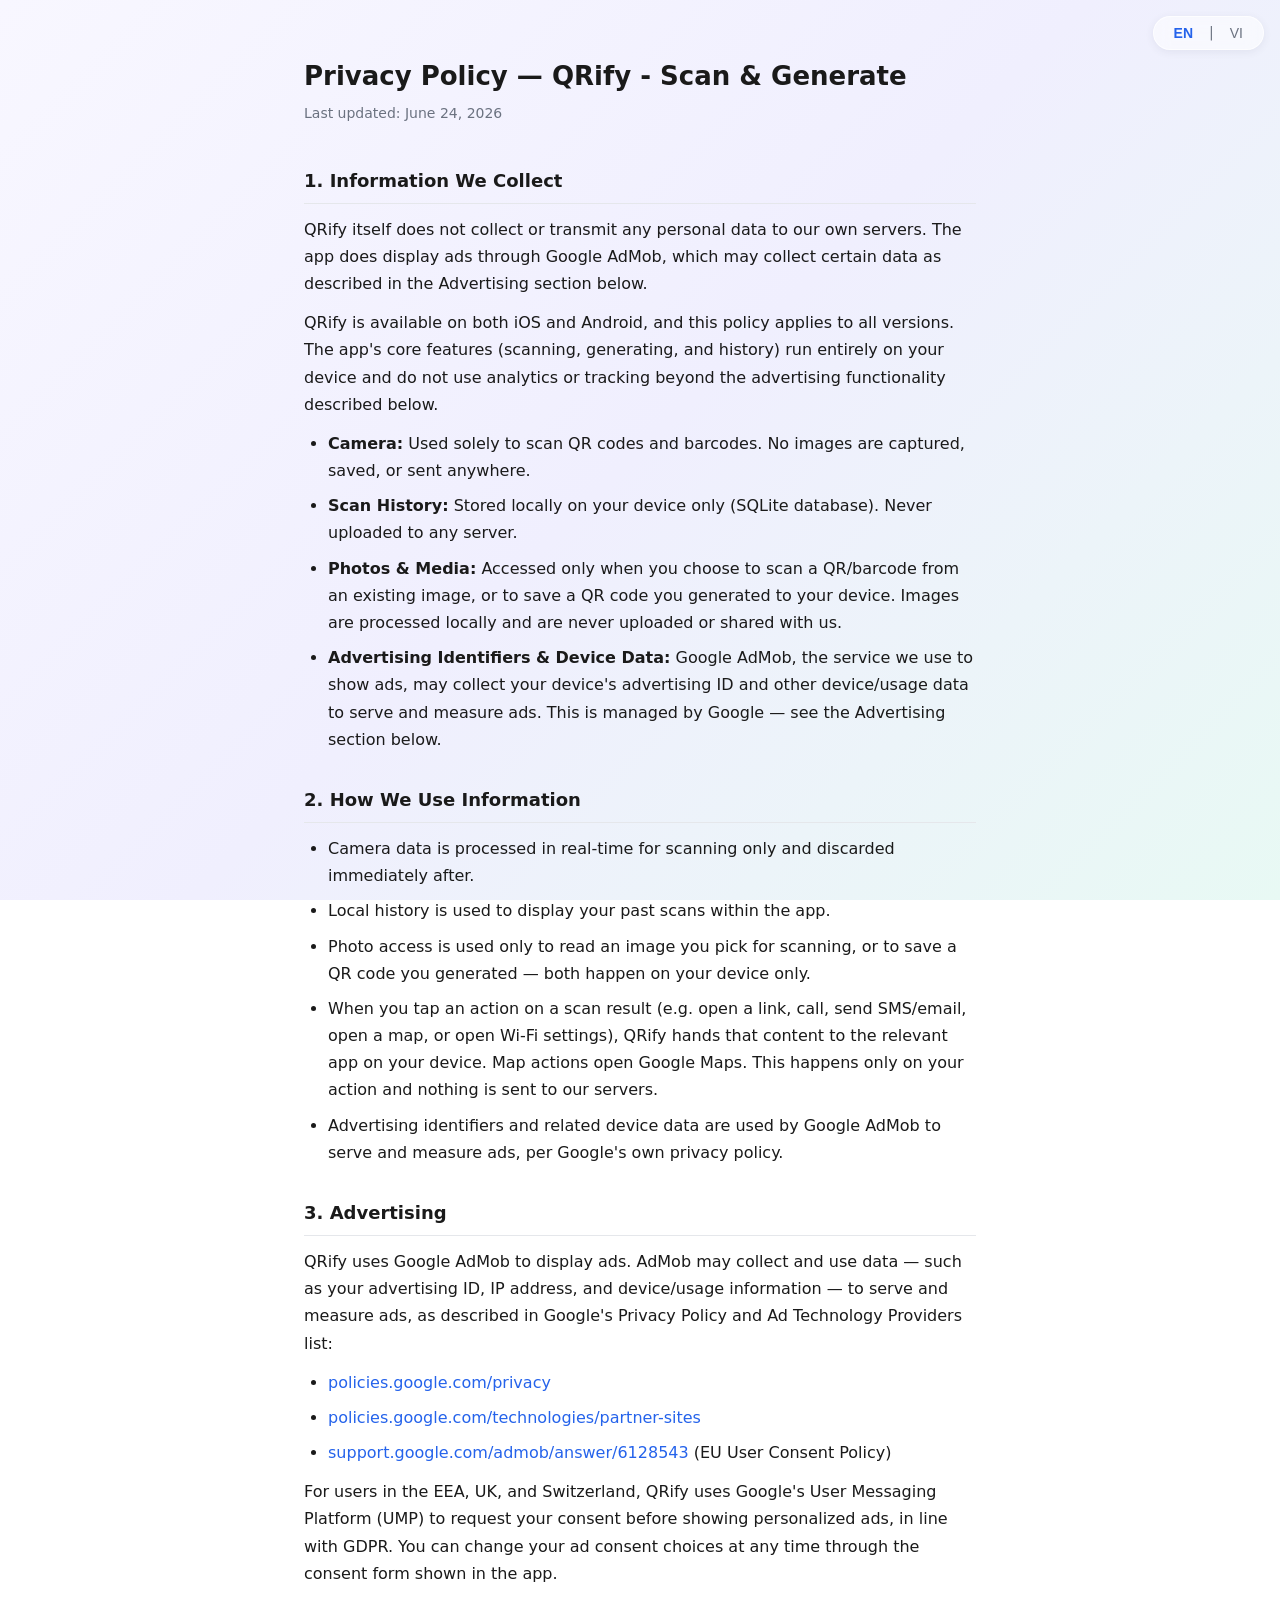
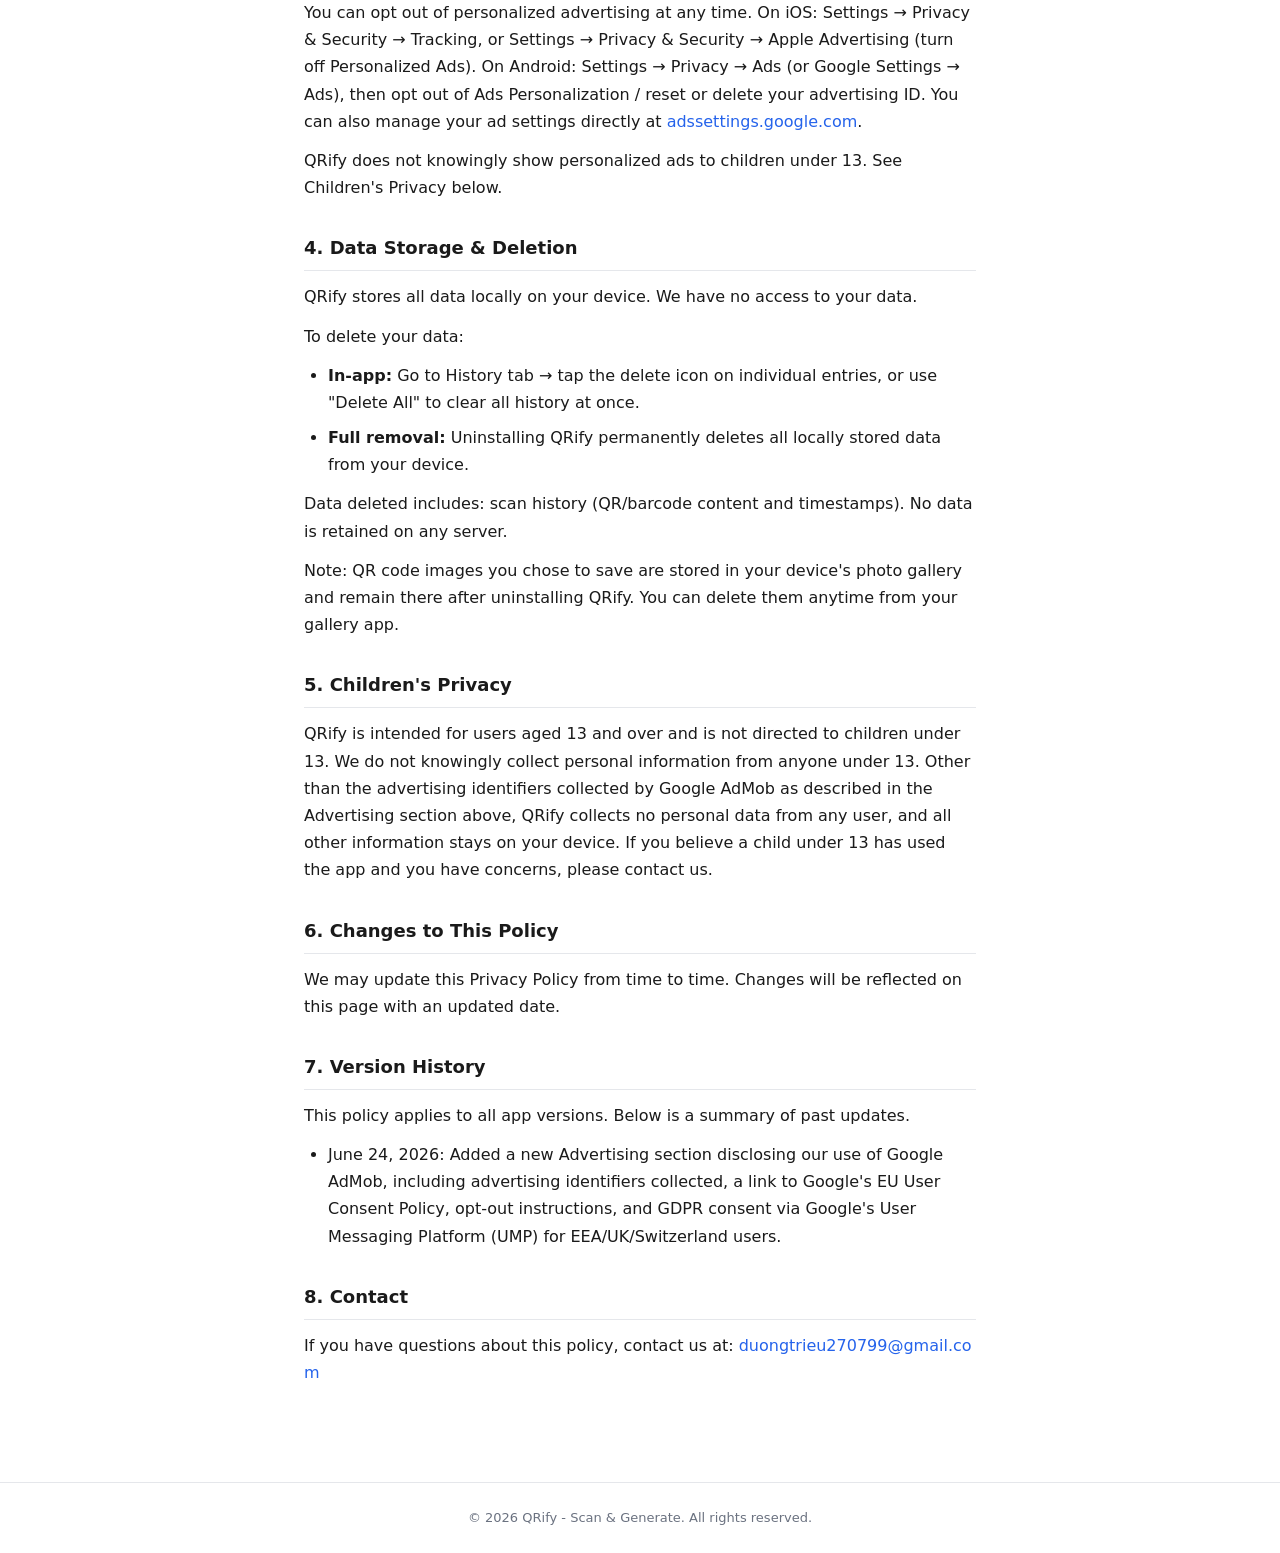
==== commit e5cf53b3: "Add EU consent policy link and ad opt-out instructions Cross-checked against an approved privacy pol" ====
--- a/privacy/index.html
+++ b/privacy/index.html
@@ -30,8 +30,8 @@
       <span class="vi">Chính Sách Quyền Riêng Tư — QRify - Scan &amp; Generate</span>
     </h1>
     <p class="last-updated">
-      <span class="en">Last updated: June 7, 2026</span>
-      <span class="vi">Cập nhật lần cuối: 7 tháng 6, 2026</span>
+      <span class="en">Last updated: June 24, 2026</span>
+      <span class="vi">Cập nhật lần cuối: 24 tháng 6, 2026</span>
     </p>
 
     <section id="information-we-collect">
@@ -40,12 +40,12 @@
         <span class="vi">1. Thông Tin Chúng Tôi Thu Thập</span>
       </h2>
       <p>
-        <span class="en">QRify does not collect or transmit any personal data to external servers.</span>
-        <span class="vi">QRify không thu thập hay truyền bất kỳ dữ liệu cá nhân nào lên máy chủ bên ngoài.</span>
-      </p>
-      <p>
-        <span class="en">QRify is available on both iOS and Android, and this policy applies to all versions. The app runs entirely on your device. It does not use analytics, advertising, tracking, or any third-party data-collection services (including Apple's App Tracking Transparency framework).</span>
-        <span class="vi">QRify có mặt trên cả iOS và Android, và chính sách này áp dụng cho mọi phiên bản. Ứng dụng chạy hoàn toàn trên thiết bị của bạn. Ứng dụng không sử dụng analytics, quảng cáo, theo dõi (tracking), hay bất kỳ dịch vụ thu thập dữ liệu của bên thứ ba nào (bao gồm cả khung App Tracking Transparency của Apple).</span>
+        <span class="en">QRify itself does not collect or transmit any personal data to our own servers. The app does display ads through Google AdMob, which may collect certain data as described in the Advertising section below.</span>
+        <span class="vi">Bản thân QRify không thu thập hay truyền bất kỳ dữ liệu cá nhân nào lên máy chủ riêng của chúng tôi. Ứng dụng có hiển thị quảng cáo qua Google AdMob, và AdMob có thể thu thập một số dữ liệu như mô tả ở phần Quảng Cáo bên dưới.</span>
+      </p>
+      <p>
+        <span class="en">QRify is available on both iOS and Android, and this policy applies to all versions. The app's core features (scanning, generating, and history) run entirely on your device and do not use analytics or tracking beyond the advertising functionality described below.</span>
+        <span class="vi">QRify có mặt trên cả iOS và Android, và chính sách này áp dụng cho mọi phiên bản. Các tính năng chính của ứng dụng (quét, tạo mã, lịch sử) chạy hoàn toàn trên thiết bị của bạn và không sử dụng analytics hay theo dõi (tracking) ngoài chức năng quảng cáo được mô tả bên dưới.</span>
       </p>
       <ul>
         <li>
@@ -63,13 +63,11 @@
           <span class="en">Accessed only when you choose to scan a QR/barcode from an existing image, or to save a QR code you generated to your device. Images are processed locally and are never uploaded or shared with us.</span>
           <span class="vi">Chỉ được truy cập khi bạn chọn quét mã QR/barcode từ một ảnh có sẵn, hoặc khi bạn lưu mã QR đã tạo vào thiết bị. Ảnh được xử lý cục bộ, không bao giờ được tải lên hay chia sẻ cho chúng tôi.</span>
         </li>
-        <!-- ADMOB: uncomment khi tích hợp AdMob
-        <li>
-          <strong><span class="en">Advertising ID:</span><span class="vi">Advertising ID:</span></strong>
-          <span class="en">Google AdMob may collect your device Advertising ID to serve relevant ads. This is managed entirely by Google.</span>
-          <span class="vi">Google AdMob có thể thu thập Advertising ID của thiết bị để hiển thị quảng cáo phù hợp. Việc này do Google quản lý hoàn toàn.</span>
-        </li>
-        -->
+        <li>
+          <strong><span class="en">Advertising Identifiers &amp; Device Data:</span><span class="vi">Mã định danh quảng cáo &amp; dữ liệu thiết bị:</span></strong>
+          <span class="en">Google AdMob, the service we use to show ads, may collect your device's advertising ID and other device/usage data to serve and measure ads. This is managed by Google — see the Advertising section below.</span>
+          <span class="vi">Google AdMob, dịch vụ chúng tôi dùng để hiển thị quảng cáo, có thể thu thập Advertising ID của thiết bị và một số dữ liệu thiết bị/sử dụng khác để hiển thị và đo lường quảng cáo. Việc này do Google quản lý — xem phần Quảng Cáo bên dưới.</span>
+        </li>
       </ul>
     </section>
 
@@ -95,33 +93,45 @@
           <span class="en">When you tap an action on a scan result (e.g. open a link, call, send SMS/email, open a map, or open Wi-Fi settings), QRify hands that content to the relevant app on your device. Map actions open Google Maps. This happens only on your action and nothing is sent to our servers.</span>
           <span class="vi">Khi bạn bấm một hành động trên kết quả quét (mở liên kết, gọi, gửi SMS/email, mở bản đồ, hoặc mở Cài đặt Wi-Fi), QRify chuyển nội dung đó sang app tương ứng trên thiết bị. Hành động bản đồ sẽ mở Google Maps. Việc này chỉ xảy ra khi bạn chủ động bấm và không có dữ liệu nào được gửi lên máy chủ của chúng tôi.</span>
         </li>
-        <!-- ADMOB: uncomment khi tích hợp AdMob
-        <li>
-          <span class="en">Advertising ID is used by Google AdMob per their own privacy policy.</span>
-          <span class="vi">Advertising ID được Google AdMob sử dụng theo chính sách riêng của họ.</span>
-        </li>
-        -->
-      </ul>
-    </section>
-
-    <!-- ADMOB: uncomment khi tích hợp AdMob
-    <section>
-      <h2>
-        <span class="en">3. Third-Party Services</span>
-        <span class="vi">3. Dịch Vụ Bên Thứ Ba</span>
-      </h2>
-      <p>
-        <span class="en">We use Google AdMob for in-app advertising. Google may collect and use data as described in their Privacy Policy:</span>
-        <span class="vi">Chúng tôi dùng Google AdMob cho quảng cáo trong ứng dụng. Google có thể thu thập và sử dụng dữ liệu theo Chính Sách Quyền Riêng Tư của họ:</span>
-        <a href="https://policies.google.com/privacy" target="_blank" rel="noopener noreferrer">https://policies.google.com/privacy</a>
-      </p>
-    </section>
-    -->
+        <li>
+          <span class="en">Advertising identifiers and related device data are used by Google AdMob to serve and measure ads, per Google's own privacy policy.</span>
+          <span class="vi">Mã định danh quảng cáo và dữ liệu thiết bị liên quan được Google AdMob dùng để hiển thị và đo lường quảng cáo, theo chính sách quyền riêng tư riêng của Google.</span>
+        </li>
+      </ul>
+    </section>
+
+    <section id="advertising">
+      <h2>
+        <span class="en">3. Advertising</span>
+        <span class="vi">3. Quảng Cáo</span>
+      </h2>
+      <p>
+        <span class="en">QRify uses Google AdMob to display ads. AdMob may collect and use data — such as your advertising ID, IP address, and device/usage information — to serve and measure ads, as described in Google's Privacy Policy and Ad Technology Providers list:</span>
+        <span class="vi">QRify dùng Google AdMob để hiển thị quảng cáo. AdMob có thể thu thập và sử dụng dữ liệu — như Advertising ID, địa chỉ IP, và thông tin thiết bị/sử dụng — để hiển thị và đo lường quảng cáo, theo Chính Sách Quyền Riêng Tư và danh sách Nhà Cung Cấp Công Nghệ Quảng Cáo của Google:</span>
+      </p>
+      <ul>
+        <li><a href="https://policies.google.com/privacy" target="_blank" rel="noopener noreferrer">policies.google.com/privacy</a></li>
+        <li><a href="https://policies.google.com/technologies/partner-sites" target="_blank" rel="noopener noreferrer">policies.google.com/technologies/partner-sites</a></li>
+        <li><a href="https://support.google.com/admob/answer/6128543" target="_blank" rel="noopener noreferrer">support.google.com/admob/answer/6128543</a> <span class="en">(EU User Consent Policy)</span><span class="vi">(Chính Sách Đồng Ý Người Dùng EU)</span></li>
+      </ul>
+      <p>
+        <span class="en">For users in the EEA, UK, and Switzerland, QRify uses Google's User Messaging Platform (UMP) to request your consent before showing personalized ads, in line with GDPR. You can change your ad consent choices at any time through the consent form shown in the app.</span>
+        <span class="vi">Đối với người dùng tại EEA, Vương quốc Anh và Thụy Sĩ, QRify dùng User Messaging Platform (UMP) của Google để xin sự đồng ý trước khi hiển thị quảng cáo cá nhân hóa, theo quy định GDPR. Bạn có thể thay đổi lựa chọn đồng ý quảng cáo bất cứ lúc nào qua biểu mẫu đồng ý hiển thị trong ứng dụng.</span>
+      </p>
+      <p>
+        <span class="en">You can opt out of personalized advertising at any time. On iOS: Settings → Privacy &amp; Security → Tracking, or Settings → Privacy &amp; Security → Apple Advertising (turn off Personalized Ads). On Android: Settings → Privacy → Ads (or Google Settings → Ads), then opt out of Ads Personalization / reset or delete your advertising ID. You can also manage your ad settings directly at <a href="https://adssettings.google.com" target="_blank" rel="noopener noreferrer">adssettings.google.com</a>.</span>
+        <span class="vi">Bạn có thể tắt quảng cáo cá nhân hóa bất cứ lúc nào. Trên iOS: Cài đặt → Quyền riêng tư &amp; Bảo mật → Theo dõi (Tracking), hoặc Cài đặt → Quyền riêng tư &amp; Bảo mật → Quảng cáo của Apple (tắt Quảng cáo cá nhân hóa). Trên Android: Cài đặt → Quyền riêng tư → Quảng cáo (hoặc Cài đặt Google → Quảng cáo), sau đó tắt cá nhân hóa quảng cáo / đặt lại hoặc xóa Advertising ID. Bạn cũng có thể quản lý cài đặt quảng cáo tại <a href="https://adssettings.google.com" target="_blank" rel="noopener noreferrer">adssettings.google.com</a>.</span>
+      </p>
+      <p>
+        <span class="en">QRify does not knowingly show personalized ads to children under 13. See Children's Privacy below.</span>
+        <span class="vi">QRify không cố ý hiển thị quảng cáo cá nhân hóa cho trẻ dưới 13 tuổi. Xem phần Quyền Riêng Tư Trẻ Em bên dưới.</span>
+      </p>
+    </section>
 
     <section id="data-storage-deletion">
       <h2>
-        <span class="en">3. Data Storage &amp; Deletion</span>
-        <span class="vi">3. Lưu Trữ &amp; Xóa Dữ Liệu</span>
+        <span class="en">4. Data Storage &amp; Deletion</span>
+        <span class="vi">4. Lưu Trữ &amp; Xóa Dữ Liệu</span>
       </h2>
       <p>
         <span class="en">QRify stores all data locally on your device. We have no access to your data.</span>
@@ -155,19 +165,19 @@
 
     <section id="childrens-privacy">
       <h2>
-        <span class="en">4. Children's Privacy</span>
-        <span class="vi">4. Quyền Riêng Tư Trẻ Em</span>
-      </h2>
-      <p>
-        <span class="en">QRify is intended for users aged 13 and over and is not directed to children under 13. We do not knowingly collect personal information from anyone under 13 — in fact, QRify collects no personal data from any user, and all information stays on your device. If you believe a child under 13 has used the app and you have concerns, please contact us.</span>
-        <span class="vi">QRify dành cho người dùng từ 13 tuổi trở lên và không hướng tới trẻ em dưới 13 tuổi. Chúng tôi không cố ý thu thập thông tin cá nhân từ bất kỳ ai dưới 13 tuổi — thực tế, QRify không thu thập dữ liệu cá nhân từ bất kỳ người dùng nào, và mọi thông tin đều nằm trên thiết bị của bạn. Nếu bạn cho rằng có trẻ dưới 13 tuổi đã dùng ứng dụng và bạn có lo ngại, vui lòng liên hệ chúng tôi.</span>
+        <span class="en">5. Children's Privacy</span>
+        <span class="vi">5. Quyền Riêng Tư Trẻ Em</span>
+      </h2>
+      <p>
+        <span class="en">QRify is intended for users aged 13 and over and is not directed to children under 13. We do not knowingly collect personal information from anyone under 13. Other than the advertising identifiers collected by Google AdMob as described in the Advertising section above, QRify collects no personal data from any user, and all other information stays on your device. If you believe a child under 13 has used the app and you have concerns, please contact us.</span>
+        <span class="vi">QRify dành cho người dùng từ 13 tuổi trở lên và không hướng tới trẻ em dưới 13 tuổi. Chúng tôi không cố ý thu thập thông tin cá nhân từ bất kỳ ai dưới 13 tuổi. Ngoài mã định danh quảng cáo được Google AdMob thu thập như mô tả ở phần Quảng Cáo phía trên, QRify không thu thập dữ liệu cá nhân từ bất kỳ người dùng nào, và mọi thông tin khác đều nằm trên thiết bị của bạn. Nếu bạn cho rằng có trẻ dưới 13 tuổi đã dùng ứng dụng và bạn có lo ngại, vui lòng liên hệ chúng tôi.</span>
       </p>
     </section>
 
     <section id="changes-to-this-policy">
       <h2>
-        <span class="en">5. Changes to This Policy</span>
-        <span class="vi">5. Thay Đổi Chính Sách</span>
+        <span class="en">6. Changes to This Policy</span>
+        <span class="vi">6. Thay Đổi Chính Sách</span>
       </h2>
       <p>
         <span class="en">We may update this Privacy Policy from time to time. Changes will be reflected on this page with an updated date.</span>
@@ -177,21 +187,25 @@
 
     <section id="version-history">
       <h2>
-        <span class="en">6. Version History</span>
-        <span class="vi">6. Lịch Sử Cập Nhật</span>
+        <span class="en">7. Version History</span>
+        <span class="vi">7. Lịch Sử Cập Nhật</span>
       </h2>
       <p>
         <span class="en">This policy applies to all app versions. Below is a summary of past updates.</span>
         <span class="vi">Chính sách này áp dụng cho mọi phiên bản ứng dụng. Dưới đây là tóm tắt các lần cập nhật trước đó.</span>
       </p>
       <ul>
+        <li>
+          <span class="en">June 24, 2026: Added a new Advertising section disclosing our use of Google AdMob, including advertising identifiers collected, a link to Google's EU User Consent Policy, opt-out instructions, and GDPR consent via Google's User Messaging Platform (UMP) for EEA/UK/Switzerland users.</span>
+          <span class="vi">24 tháng 6, 2026: Bổ sung phần Quảng Cáo công bố việc sử dụng Google AdMob, bao gồm mã định danh quảng cáo được thu thập, link tới EU User Consent Policy của Google, hướng dẫn tắt quảng cáo cá nhân hóa, và việc xin sự đồng ý GDPR qua User Messaging Platform (UMP) của Google cho người dùng tại EEA/UK/Thụy Sĩ.</span>
+        </li>
       </ul>
     </section>
 
     <section id="contact">
       <h2>
-        <span class="en">7. Contact</span>
-        <span class="vi">7. Liên Hệ</span>
+        <span class="en">8. Contact</span>
+        <span class="vi">8. Liên Hệ</span>
       </h2>
       <p>
         <span class="en">If you have questions about this policy, contact us at:</span>
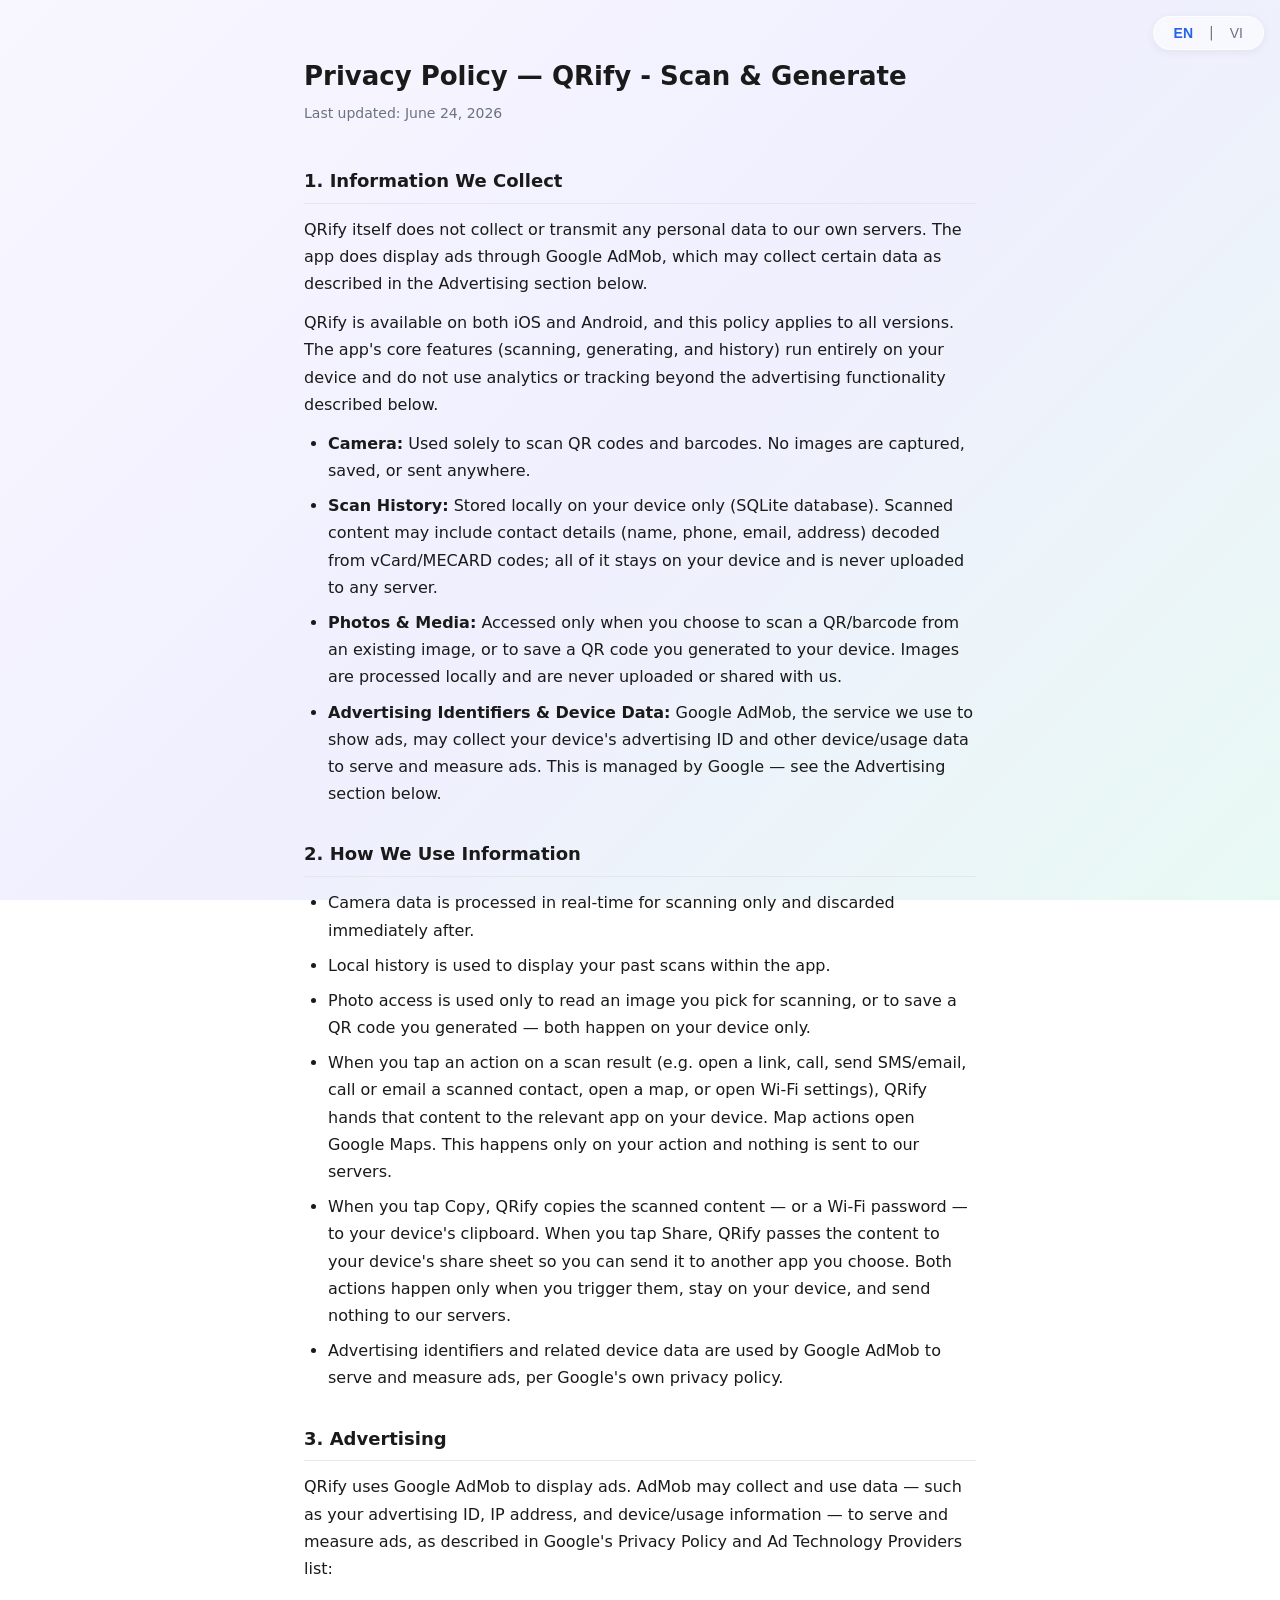
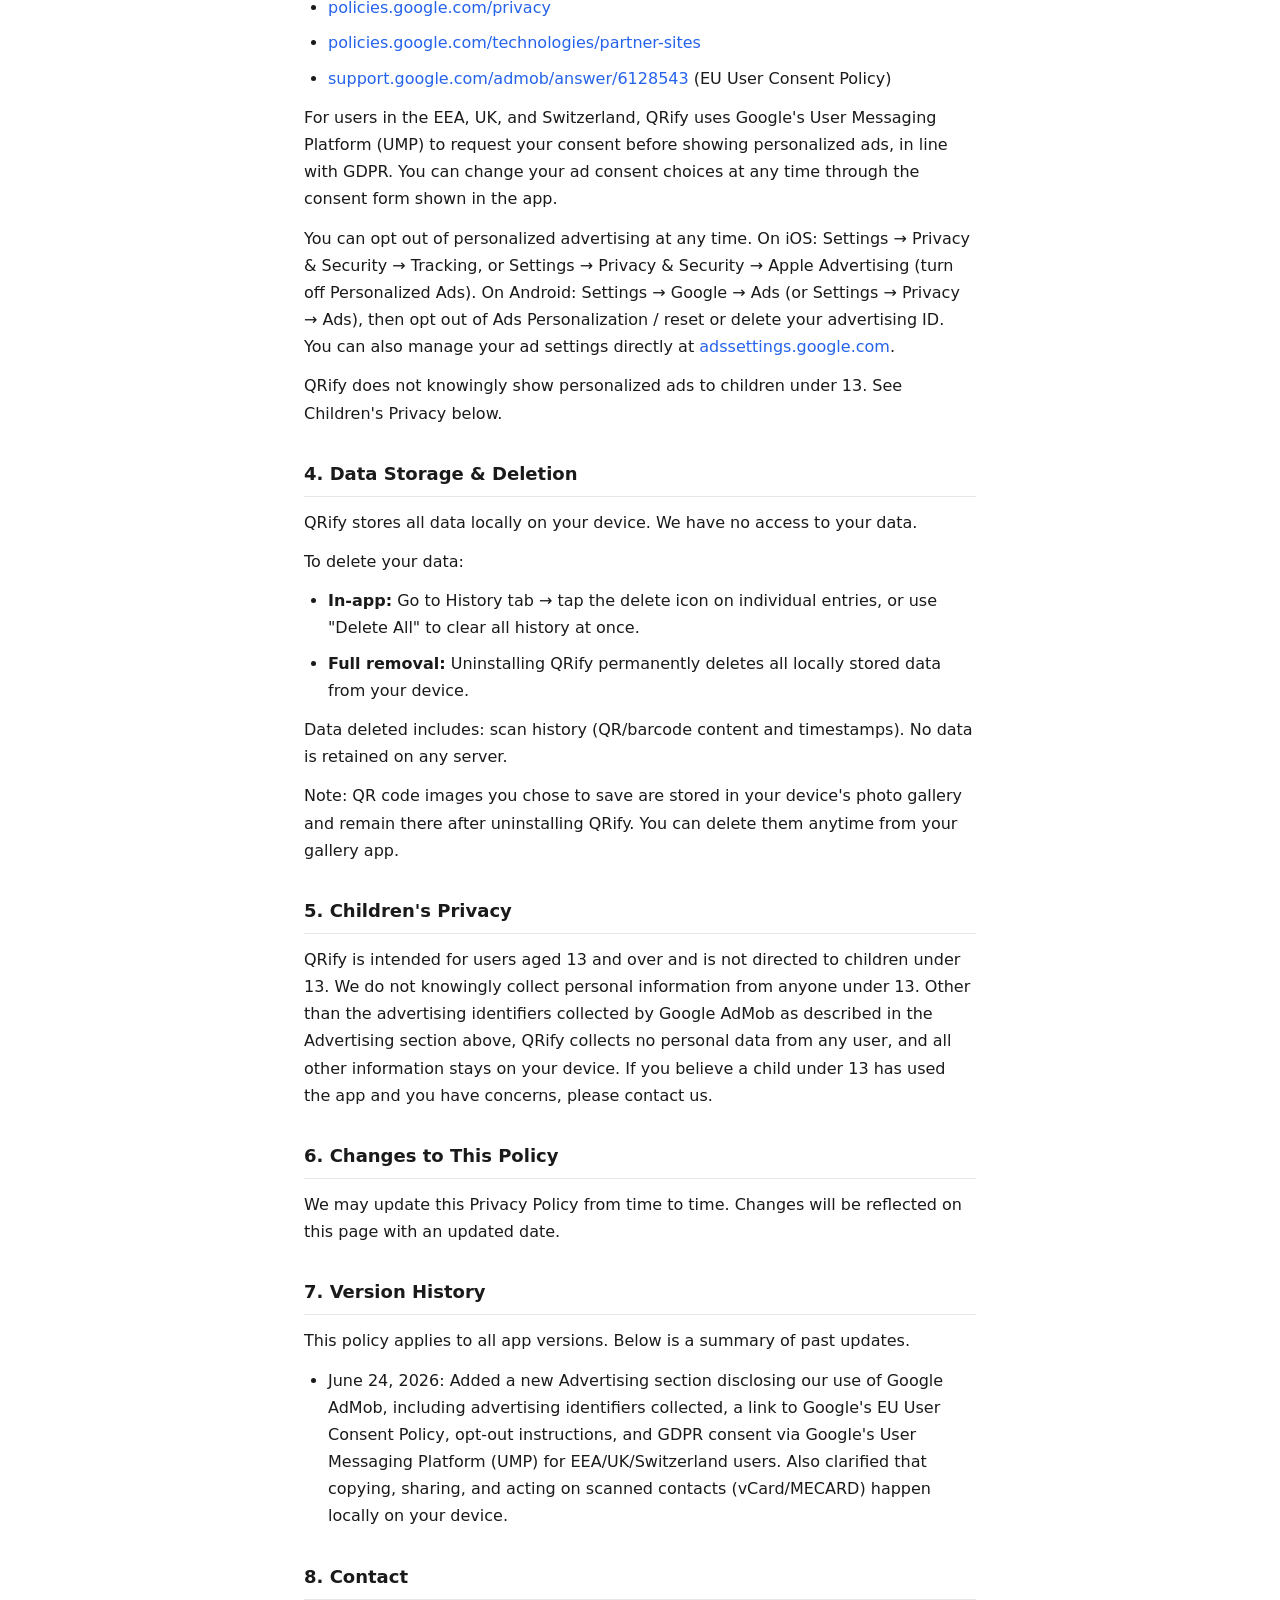
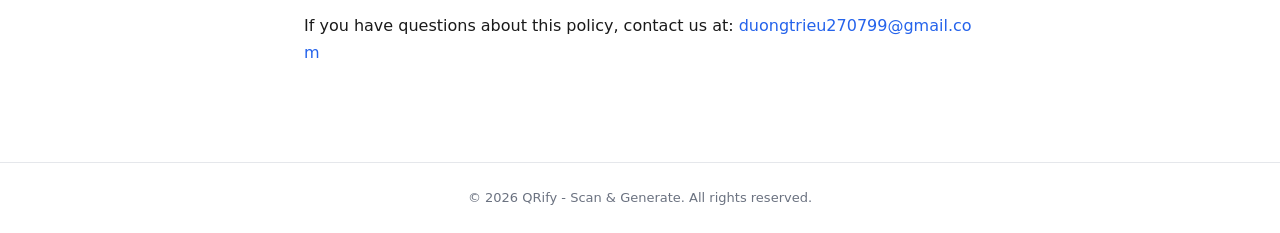
==== commit f213a590: "Disclose copy, share, and contact handling in privacy policy Add the Copy, Share, and scanned-contac" ====
--- a/privacy/index.html
+++ b/privacy/index.html
@@ -55,8 +55,8 @@
         </li>
         <li>
           <strong><span class="en">Scan History:</span><span class="vi">Lịch sử quét:</span></strong>
-          <span class="en">Stored locally on your device only (SQLite database). Never uploaded to any server.</span>
-          <span class="vi">Chỉ lưu cục bộ trên thiết bị của bạn (cơ sở dữ liệu SQLite). Không bao giờ được tải lên máy chủ.</span>
+          <span class="en">Stored locally on your device only (SQLite database). Scanned content may include contact details (name, phone, email, address) decoded from vCard/MECARD codes; all of it stays on your device and is never uploaded to any server.</span>
+          <span class="vi">Chỉ lưu cục bộ trên thiết bị của bạn (cơ sở dữ liệu SQLite). Nội dung quét có thể bao gồm thông tin liên hệ (tên, số điện thoại, email, địa chỉ) được giải mã từ mã vCard/MECARD; toàn bộ đều nằm trên thiết bị của bạn và không bao giờ được tải lên máy chủ.</span>
         </li>
         <li>
           <strong><span class="en">Photos &amp; Media:</span><span class="vi">Ảnh &amp; Phương tiện:</span></strong>
@@ -90,8 +90,12 @@
           <span class="vi">Quyền truy cập ảnh chỉ dùng để đọc ảnh bạn chọn để quét, hoặc lưu mã QR bạn đã tạo — cả hai đều chỉ diễn ra trên thiết bị của bạn.</span>
         </li>
         <li>
-          <span class="en">When you tap an action on a scan result (e.g. open a link, call, send SMS/email, open a map, or open Wi-Fi settings), QRify hands that content to the relevant app on your device. Map actions open Google Maps. This happens only on your action and nothing is sent to our servers.</span>
-          <span class="vi">Khi bạn bấm một hành động trên kết quả quét (mở liên kết, gọi, gửi SMS/email, mở bản đồ, hoặc mở Cài đặt Wi-Fi), QRify chuyển nội dung đó sang app tương ứng trên thiết bị. Hành động bản đồ sẽ mở Google Maps. Việc này chỉ xảy ra khi bạn chủ động bấm và không có dữ liệu nào được gửi lên máy chủ của chúng tôi.</span>
+          <span class="en">When you tap an action on a scan result (e.g. open a link, call, send SMS/email, call or email a scanned contact, open a map, or open Wi-Fi settings), QRify hands that content to the relevant app on your device. Map actions open Google Maps. This happens only on your action and nothing is sent to our servers.</span>
+          <span class="vi">Khi bạn bấm một hành động trên kết quả quét (mở liên kết, gọi, gửi SMS/email, gọi hoặc gửi email cho một liên hệ (contact) đã quét, mở bản đồ, hoặc mở Cài đặt Wi-Fi), QRify chuyển nội dung đó sang app tương ứng trên thiết bị. Hành động bản đồ sẽ mở Google Maps. Việc này chỉ xảy ra khi bạn chủ động bấm và không có dữ liệu nào được gửi lên máy chủ của chúng tôi.</span>
+        </li>
+        <li>
+          <span class="en">When you tap Copy, QRify copies the scanned content — or a Wi-Fi password — to your device's clipboard. When you tap Share, QRify passes the content to your device's share sheet so you can send it to another app you choose. Both actions happen only when you trigger them, stay on your device, and send nothing to our servers.</span>
+          <span class="vi">Khi bạn bấm Sao chép, QRify sao chép nội dung quét — hoặc mật khẩu Wi-Fi — vào clipboard của thiết bị. Khi bạn bấm Chia sẻ, QRify chuyển nội dung sang khay chia sẻ của thiết bị để bạn gửi tới một app khác do bạn chọn. Cả hai hành động chỉ chạy khi bạn chủ động bấm, ở trên thiết bị của bạn, và không gửi gì lên máy chủ của chúng tôi.</span>
         </li>
         <li>
           <span class="en">Advertising identifiers and related device data are used by Google AdMob to serve and measure ads, per Google's own privacy policy.</span>
@@ -119,8 +123,8 @@
         <span class="vi">Đối với người dùng tại EEA, Vương quốc Anh và Thụy Sĩ, QRify dùng User Messaging Platform (UMP) của Google để xin sự đồng ý trước khi hiển thị quảng cáo cá nhân hóa, theo quy định GDPR. Bạn có thể thay đổi lựa chọn đồng ý quảng cáo bất cứ lúc nào qua biểu mẫu đồng ý hiển thị trong ứng dụng.</span>
       </p>
       <p>
-        <span class="en">You can opt out of personalized advertising at any time. On iOS: Settings → Privacy &amp; Security → Tracking, or Settings → Privacy &amp; Security → Apple Advertising (turn off Personalized Ads). On Android: Settings → Privacy → Ads (or Google Settings → Ads), then opt out of Ads Personalization / reset or delete your advertising ID. You can also manage your ad settings directly at <a href="https://adssettings.google.com" target="_blank" rel="noopener noreferrer">adssettings.google.com</a>.</span>
-        <span class="vi">Bạn có thể tắt quảng cáo cá nhân hóa bất cứ lúc nào. Trên iOS: Cài đặt → Quyền riêng tư &amp; Bảo mật → Theo dõi (Tracking), hoặc Cài đặt → Quyền riêng tư &amp; Bảo mật → Quảng cáo của Apple (tắt Quảng cáo cá nhân hóa). Trên Android: Cài đặt → Quyền riêng tư → Quảng cáo (hoặc Cài đặt Google → Quảng cáo), sau đó tắt cá nhân hóa quảng cáo / đặt lại hoặc xóa Advertising ID. Bạn cũng có thể quản lý cài đặt quảng cáo tại <a href="https://adssettings.google.com" target="_blank" rel="noopener noreferrer">adssettings.google.com</a>.</span>
+        <span class="en">You can opt out of personalized advertising at any time. On iOS: Settings → Privacy &amp; Security → Tracking, or Settings → Privacy &amp; Security → Apple Advertising (turn off Personalized Ads). On Android: Settings → Google → Ads (or Settings → Privacy → Ads), then opt out of Ads Personalization / reset or delete your advertising ID. You can also manage your ad settings directly at <a href="https://adssettings.google.com" target="_blank" rel="noopener noreferrer">adssettings.google.com</a>.</span>
+        <span class="vi">Bạn có thể tắt quảng cáo cá nhân hóa bất cứ lúc nào. Trên iOS: Cài đặt → Quyền riêng tư &amp; Bảo mật → Theo dõi (Tracking), hoặc Cài đặt → Quyền riêng tư &amp; Bảo mật → Quảng cáo của Apple (tắt Quảng cáo cá nhân hóa). Trên Android: Cài đặt → Google → Quảng cáo (hoặc Cài đặt → Quyền riêng tư → Quảng cáo), sau đó tắt cá nhân hóa quảng cáo / đặt lại hoặc xóa Advertising ID. Bạn cũng có thể quản lý cài đặt quảng cáo tại <a href="https://adssettings.google.com" target="_blank" rel="noopener noreferrer">adssettings.google.com</a>.</span>
       </p>
       <p>
         <span class="en">QRify does not knowingly show personalized ads to children under 13. See Children's Privacy below.</span>
@@ -196,8 +200,8 @@
       </p>
       <ul>
         <li>
-          <span class="en">June 24, 2026: Added a new Advertising section disclosing our use of Google AdMob, including advertising identifiers collected, a link to Google's EU User Consent Policy, opt-out instructions, and GDPR consent via Google's User Messaging Platform (UMP) for EEA/UK/Switzerland users.</span>
-          <span class="vi">24 tháng 6, 2026: Bổ sung phần Quảng Cáo công bố việc sử dụng Google AdMob, bao gồm mã định danh quảng cáo được thu thập, link tới EU User Consent Policy của Google, hướng dẫn tắt quảng cáo cá nhân hóa, và việc xin sự đồng ý GDPR qua User Messaging Platform (UMP) của Google cho người dùng tại EEA/UK/Thụy Sĩ.</span>
+          <span class="en">June 24, 2026: Added a new Advertising section disclosing our use of Google AdMob, including advertising identifiers collected, a link to Google's EU User Consent Policy, opt-out instructions, and GDPR consent via Google's User Messaging Platform (UMP) for EEA/UK/Switzerland users. Also clarified that copying, sharing, and acting on scanned contacts (vCard/MECARD) happen locally on your device.</span>
+          <span class="vi">24 tháng 6, 2026: Bổ sung phần Quảng Cáo công bố việc sử dụng Google AdMob, bao gồm mã định danh quảng cáo được thu thập, link tới EU User Consent Policy của Google, hướng dẫn tắt quảng cáo cá nhân hóa, và việc xin sự đồng ý GDPR qua User Messaging Platform (UMP) của Google cho người dùng tại EEA/UK/Thụy Sĩ. Đồng thời làm rõ rằng việc sao chép, chia sẻ và thao tác với liên hệ đã quét (vCard/MECARD) đều diễn ra cục bộ trên thiết bị của bạn.</span>
         </li>
       </ul>
     </section>
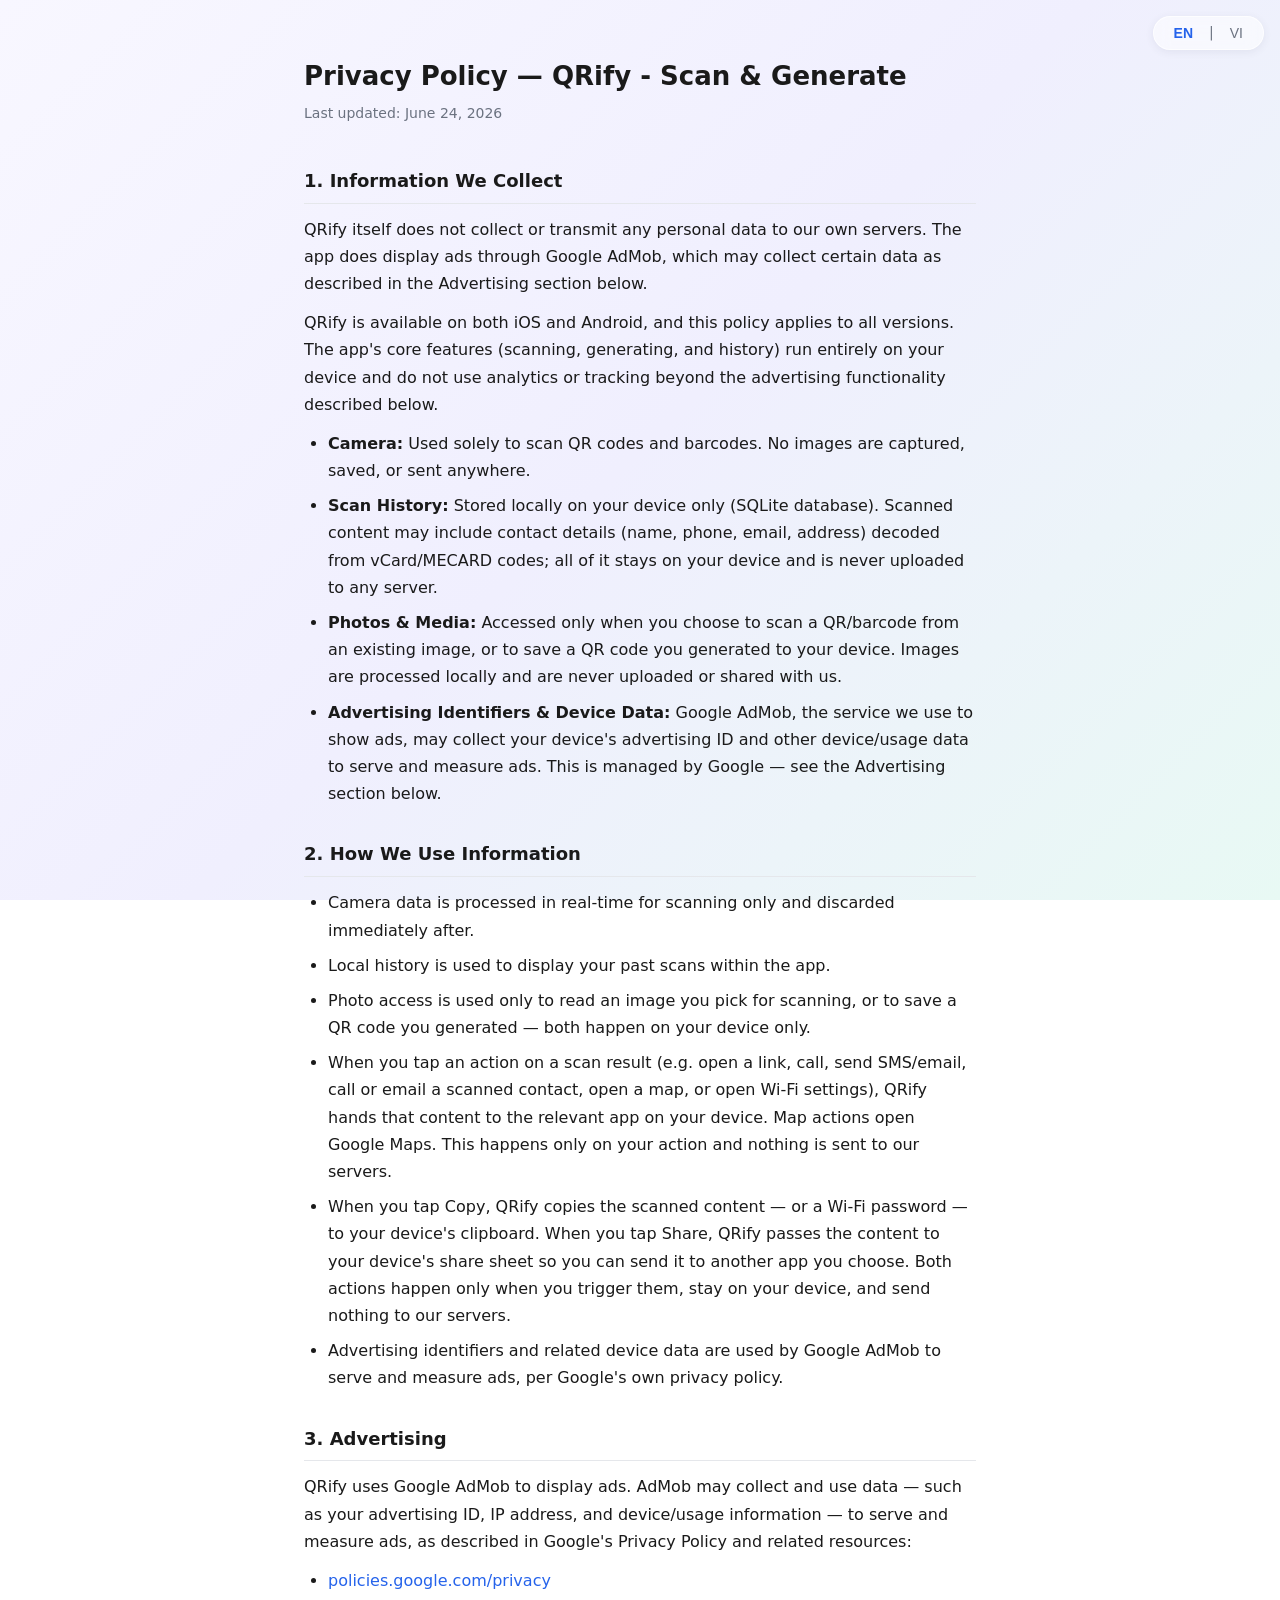
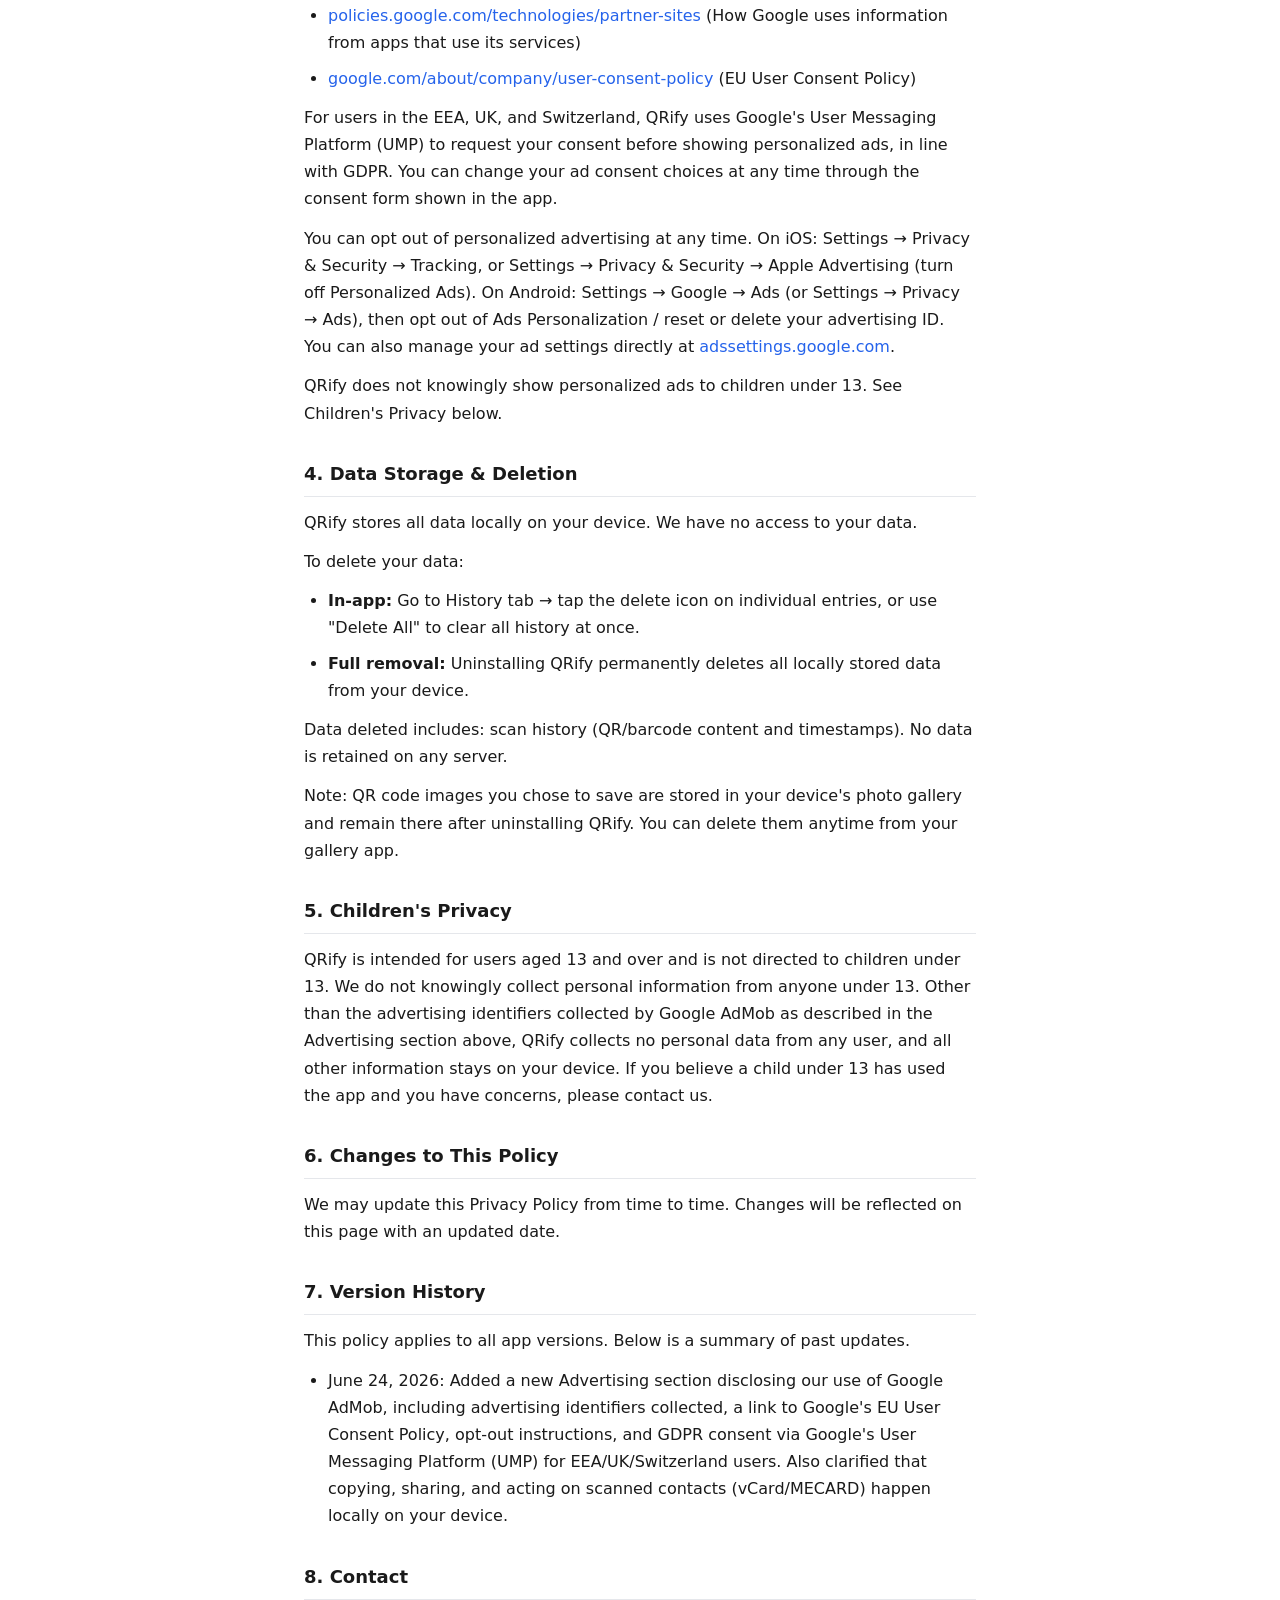
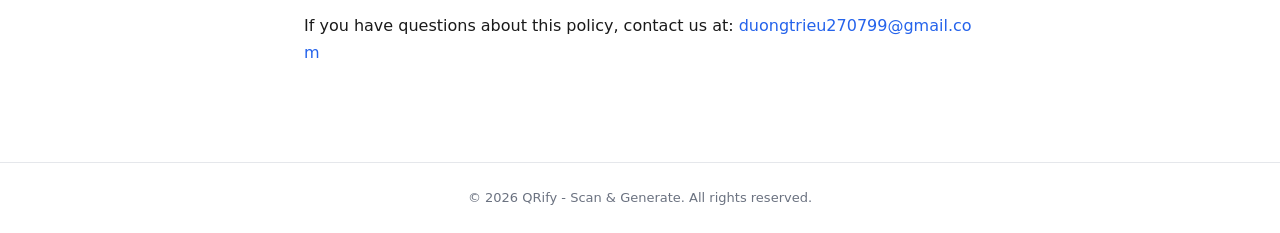
==== commit a016b9c6: "Correct advertising reference links and labels Relabel the partner-sites link to its real page title" ====
--- a/privacy/index.html
+++ b/privacy/index.html
@@ -110,13 +110,13 @@
         <span class="vi">3. Quảng Cáo</span>
       </h2>
       <p>
-        <span class="en">QRify uses Google AdMob to display ads. AdMob may collect and use data — such as your advertising ID, IP address, and device/usage information — to serve and measure ads, as described in Google's Privacy Policy and Ad Technology Providers list:</span>
-        <span class="vi">QRify dùng Google AdMob để hiển thị quảng cáo. AdMob có thể thu thập và sử dụng dữ liệu — như Advertising ID, địa chỉ IP, và thông tin thiết bị/sử dụng — để hiển thị và đo lường quảng cáo, theo Chính Sách Quyền Riêng Tư và danh sách Nhà Cung Cấp Công Nghệ Quảng Cáo của Google:</span>
+        <span class="en">QRify uses Google AdMob to display ads. AdMob may collect and use data — such as your advertising ID, IP address, and device/usage information — to serve and measure ads, as described in Google's Privacy Policy and related resources:</span>
+        <span class="vi">QRify dùng Google AdMob để hiển thị quảng cáo. AdMob có thể thu thập và sử dụng dữ liệu — như Advertising ID, địa chỉ IP, và thông tin thiết bị/sử dụng — để hiển thị và đo lường quảng cáo, theo Chính Sách Quyền Riêng Tư của Google và các tài nguyên liên quan:</span>
       </p>
       <ul>
         <li><a href="https://policies.google.com/privacy" target="_blank" rel="noopener noreferrer">policies.google.com/privacy</a></li>
-        <li><a href="https://policies.google.com/technologies/partner-sites" target="_blank" rel="noopener noreferrer">policies.google.com/technologies/partner-sites</a></li>
-        <li><a href="https://support.google.com/admob/answer/6128543" target="_blank" rel="noopener noreferrer">support.google.com/admob/answer/6128543</a> <span class="en">(EU User Consent Policy)</span><span class="vi">(Chính Sách Đồng Ý Người Dùng EU)</span></li>
+        <li><a href="https://policies.google.com/technologies/partner-sites" target="_blank" rel="noopener noreferrer">policies.google.com/technologies/partner-sites</a> <span class="en">(How Google uses information from apps that use its services)</span><span class="vi">(Cách Google sử dụng thông tin từ ứng dụng dùng dịch vụ của Google)</span></li>
+        <li><a href="https://www.google.com/about/company/user-consent-policy/" target="_blank" rel="noopener noreferrer">google.com/about/company/user-consent-policy</a> <span class="en">(EU User Consent Policy)</span><span class="vi">(Chính Sách Đồng Ý Người Dùng EU)</span></li>
       </ul>
       <p>
         <span class="en">For users in the EEA, UK, and Switzerland, QRify uses Google's User Messaging Platform (UMP) to request your consent before showing personalized ads, in line with GDPR. You can change your ad consent choices at any time through the consent form shown in the app.</span>
